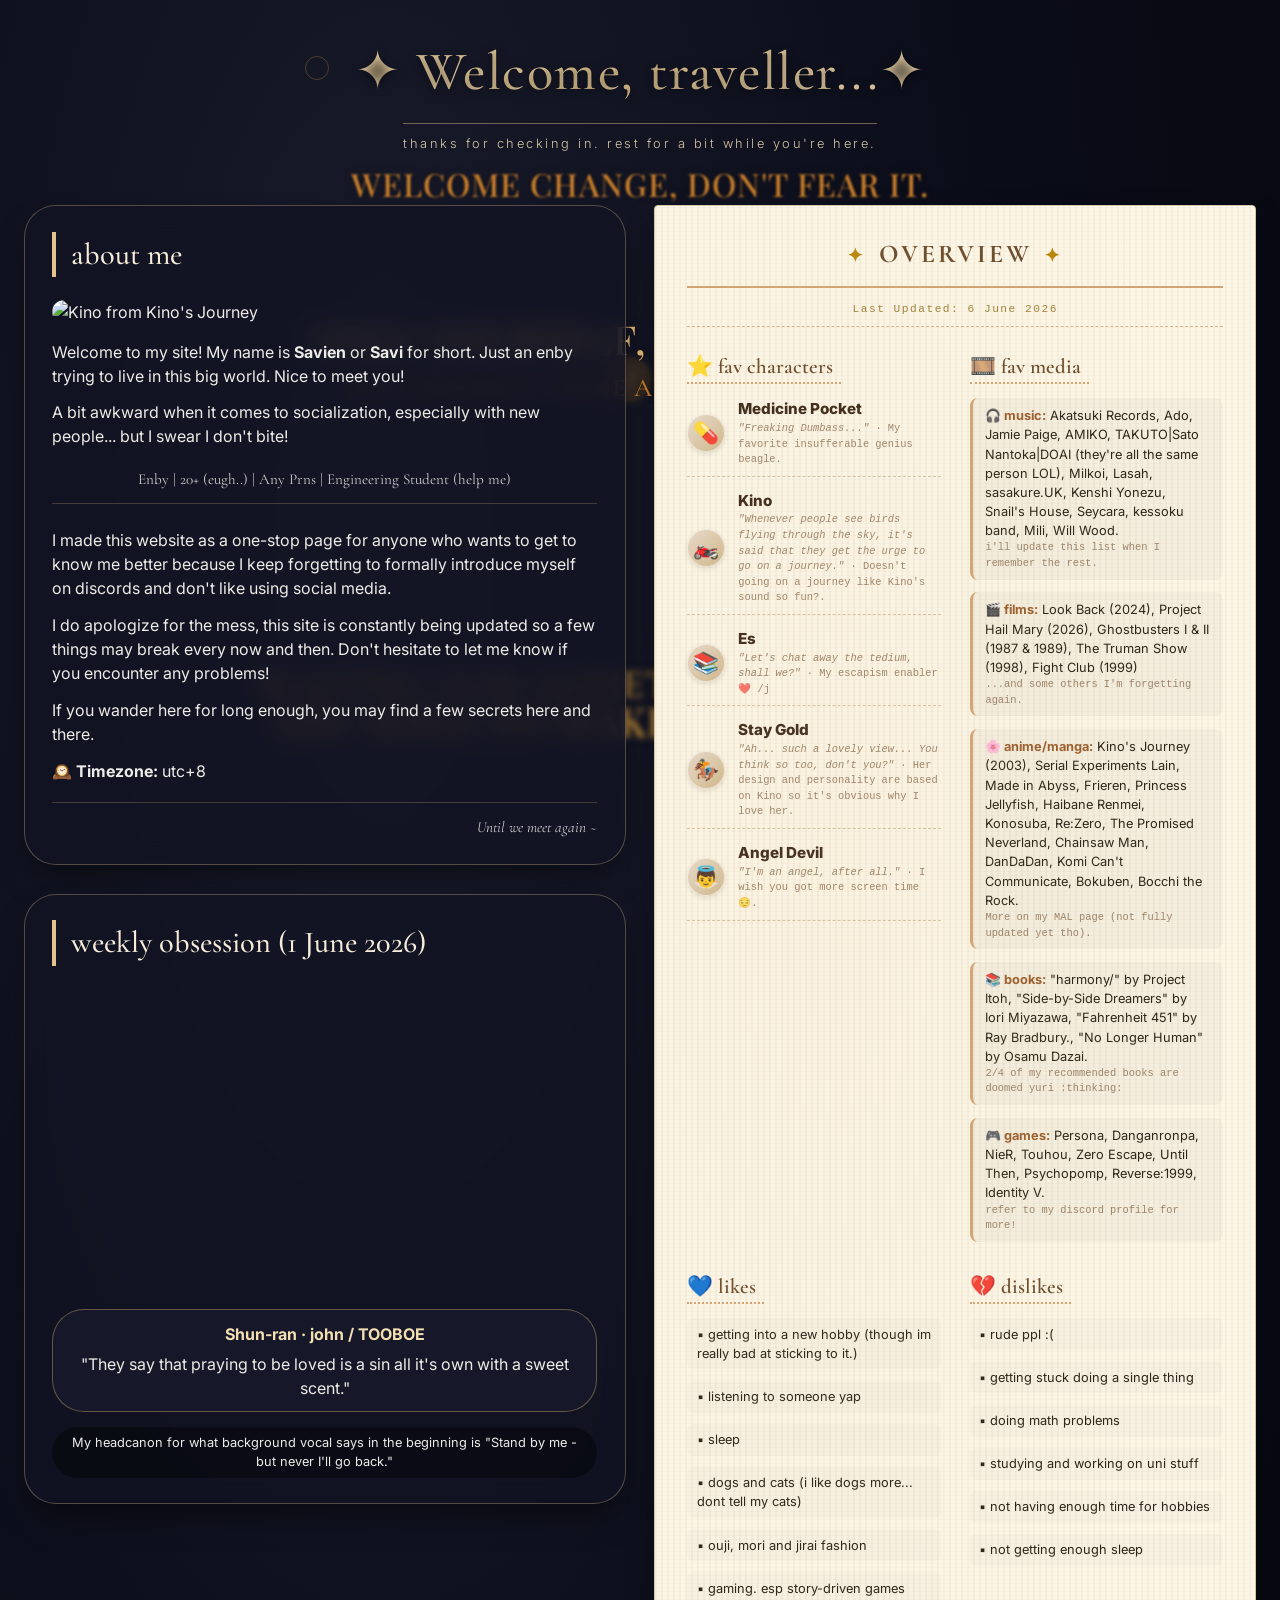
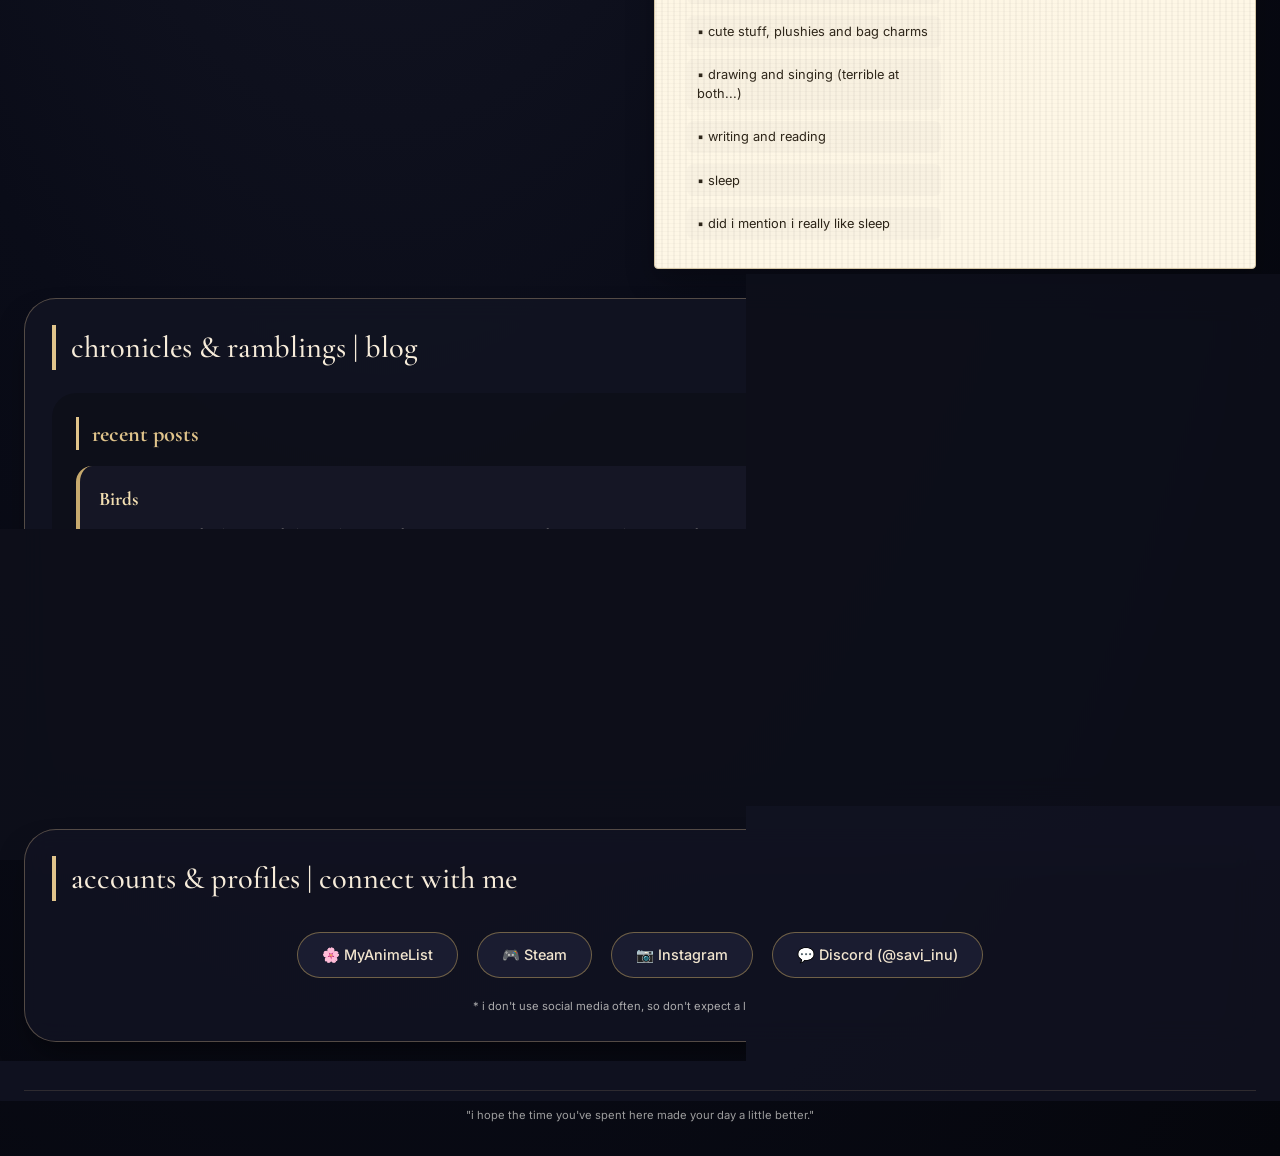
==== index.html @ d03ec625 "Version 1.05 + Blogpost 2 Complete" ====
<!DOCTYPE html>
<html lang="en">
<head>
  <meta charset="UTF-8">
  <meta name="viewport" content="width=device-width, initial-scale=1.0, viewport-fit=cover">
  <title>Savi's Corner</title>
  <meta name="description" content="A collection of thoughts, and ramblings from a wanderer.">
  <link rel="stylesheet" href="styles.css">
  <link href="https://fonts.googleapis.com/css2?family=Inter:opsz,wght@14..32,300;400;500;600;700&family=Cormorant+Garamond:ital,wght@0,400;0,500;0,600;1,400&family=Playfair+Display:ital,wght@0,400;0,600;1,500&display=swap" rel="stylesheet">
</head>
<body>

<div class="bg-layer" id="shapesContainer"></div>
<div class="bg-layer" id="textsContainer">
  <div class="text-row" id="textRow1"></div>
  <div class="text-row" id="textRow2"></div>
  <div class="text-row" id="textRow3"></div>
  <div class="text-row" id="textRow4"></div>
  <div class="text-row" id="textRow5"></div>
</div>

<div class="container" id="mainContainer">
  <header class="site-header">
    <h1>✦ Welcome, traveller...✦</h1>
    <div class="sub">Thanks for checking in. Rest for a bit while you're here.</div>
  </header>

  <div class="grid">
    <!-- LEFT COLUMN -->
    <div class="left-col">
      <!-- About Me -->
      <article class="card about-card">
        <h2>about me</h2>
        <img src="https://image.myanimelist.net/ui/OK6W_koKDTOqqqLDbIoPArxKjAJ_f2oDd6V4_p8lUrA" alt="Kino from Kino's Journey" class="about-image" loading="lazy">
        <div class="about-text">
          <p>Welcome to my site! My name is <strong>Savien</strong> or <strong>Savi</strong> for short. Just an enby trying to live in this big world. Nice to meet you!</p>
          <p>A bit awkward when it comes to socialization, especially with new people... but I swear I don't bite!</p>
          <div class="border-about-me">Enby | 20+ (eugh..) | Any Prns | Engineering Student (help me)</div>
          <br>
          <p>I made this website as a one-stop page for anyone who wants to get to know me better because I keep forgetting to formally introduce myself on discords and don't like using social media.</p>
          <p>I do apologize for the mess, this site is constantly being updated so a few things may break every now and then. Don't hesitate to let me know if you encounter any problems!</p>
          <p>If you wander here for long enough, you may find a few secrets here and there.</p>
          <p>🕰️ <strong>Timezone:</strong> utc+8</p>
          <div class="signature">Until we meet again ~</div>
        </div>
      </article>

      <!-- Current Obsession -->
      <article class="card">
        <h2>weekly obsession (1 June 2026)</h2>
        <div class="obsession-content">
          <div class="video-wrapper">
            <iframe src="https://www.youtube.com/embed/pUH9vCsvq08?si=ldS6XKQaNLGgzvOW" title="Shun-ran by john / TOOBOE" frameborder="0" allow="accelerometer; autoplay; clipboard-write; encrypted-media; gyroscope; picture-in-picture; web-share" referrerpolicy="strict-origin-when-cross-origin" allowfullscreen loading="lazy"></iframe>
          </div>
          <div class="obsession-highlight">
            <strong>Shun-ran · john / TOOBOE</strong>
            "They say that praying to be loved is a sin all it's own with a sweet scent."
          </div>
          <div class="obsession-footnote">My headcanon for what background vocal says in the beginning is "Stand by me - but never I'll go back."</div>
        </div>
      </article>
    </div>

    <!-- RIGHT COLUMN: Paper Document -->
    <div class="right-col">
      <div class="paper-document">
        <div class="overview-header">OVERVIEW</div>
        <div class="overview-subtitle">Last Updated: 6 June 2026</div>
        
        <div class="paper-two-columns">
          <!-- Favorite Characters -->
          <div class="paper-section">
            <h3>⭐ fav characters</h3>
            <div class="paper-character-list">
              <div class="paper-character-item">
                <div class="paper-avatar">💊</div>
                <div class="paper-character-info">
                  <div class="paper-character-name"><a href="https://youtu.be/SpDjqaLEO_E?si=A6WGax3UdhChJVtD" target="_blank" rel="noopener noreferrer">Medicine Pocket</a></div>
                  <div class="paper-character-role"><i>"Freaking Dumbass..."</i> · My favorite insufferable genius beagle.</div>
                </div>
              </div>
              <div class="paper-character-item">
                <div class="paper-avatar">🏍️</div>
                <div class="paper-character-info">
                  <div class="paper-character-name"><a href="https://youtu.be/a7f0ESMofbI?si=LWS3-47kBPocWtxx" target="_blank" rel="noopener noreferrer">Kino</a></div>
                  <div class="paper-character-role"><i>"Whenever people see birds flying through the sky, it's said that they get the urge to go on a journey."</i> · Doesn't going on a journey like Kino's sound  so fun?.</div>
                </div>
              </div>
              <div class="paper-character-item">
                <div class="paper-avatar">📚</div>
                <div class="paper-character-info">
                  <div class="paper-character-name"><a href="https://www.reddit.com/r/TheTempleOfEs/comments/mwn7rf/es_had_enough/" target="_blank" rel="noopener noreferrer">Es</a></div>
                  <div class="paper-character-role"><i>"Let's chat away the tedium, shall we?"</i> · My escapism enabler ❤️ /j</div>
                </div>
              </div>
              <div class="paper-character-item">
                <div class="paper-avatar">🏇</div>
                <div class="paper-character-info">
                  <div class="paper-character-name"><a href="https://youtu.be/6fZlcknOJDk?si=m7nunvwbayjpyi7l" target="_blank" rel="noopener noreferrer">Stay Gold</a></div>
                  <div class="paper-character-role"><i>"Ah... such a lovely view... You think so too, don't you?"</i> · Her design and personality are based on Kino so it's obvious why I love her.</div>
                </div>
              </div>
              <div class="paper-character-item">
                <div class="paper-avatar">👼</div>
                <div class="paper-character-info">
                  <div class="paper-character-name"><a href="https://youtu.be/cA-lbjxaxgQ?si=7aVqY1TlC71mO1rl" target="_blank" rel="noopener noreferrer">Angel Devil</a></div>
                  <div class="paper-character-role"><i>"I'm an angel, after all."</i> · I wish you got more screen time 😔.</div>
                </div>
              </div>
            </div>
          </div>

          <!-- Favorite Media -->
          <div class="paper-section">
            <h3>🎞️ fav media</h3>
            <div class="paper-media-list">
              <div class="paper-media-entry"><strong>🎧 music:</strong> Akatsuki Records, Ado, Jamie Paige, AMIKO, TAKUTO|Sato Nantoka|DOAI (they're all the same person LOL), Milkoi, Lasah, sasakure.UK, Kenshi Yonezu, Snail's House, Seycara, kessoku band, Mili, Will Wood.
              <div class="paper-character-role"> i'll update this list when I remember the rest.</div>
              </div>
              <div class="paper-media-entry"><strong>🎬 films:</strong> Look Back (2024), Project Hail Mary (2026), Ghostbusters I & II (1987 & 1989), The Truman Show (1998), Fight Club (1999)
                <div class="paper-character-role">...and some others I'm forgetting again.</div>
              </div>
              <div class="paper-media-entry"><strong>🌸 anime/manga:</strong> Kino's Journey (2003), Serial Experiments Lain, Made in Abyss, Frieren, Princess Jellyfish, Haibane Renmei, Konosuba, Re:Zero, The Promised Neverland, Chainsaw Man, DanDaDan, Komi Can't Communicate, Bokuben, Bocchi the Rock.
                <div class="paper-character-role">More on my MAL page (not fully updated yet tho).</div>
              </div>
              <div class="paper-media-entry"><strong>📚 books:</strong> "harmony/" by Project Itoh, "Side-by-Side Dreamers" by Iori Miyazawa, "Fahrenheit 451" by Ray Bradbury., "No Longer Human" by Osamu Dazai.
              <div class="paper-character-role">2/4 of my recommended books are doomed yuri :thinking:</div>
              </div>
              <div class="paper-media-entry"><strong>🎮 games:</strong> Persona, Danganronpa, NieR, Touhou, Zero Escape, Until Then, Psychopomp, Reverse:1999, Identity V.
              <div class="paper-character-role">refer to my discord profile for more!</div>
              </div>
              
            </div>
          </div>

          <!-- LIKES -->
          <div class="paper-section">
            <h3>💙 likes</h3>
            <div class="paper-likes-list">
              <div class="paper-list-item">▪️ getting into a new hobby (though im really bad at sticking to it.)</div>
              <div class="paper-list-item">▪️ listening to someone yap</div>
              <div class="paper-list-item">▪️ sleep</div>
              <div class="paper-list-item">▪️ dogs and cats (i like dogs more... dont tell my cats)</div>
              <div class="paper-list-item">▪️ ouji, mori and jirai fashion</div>
              <div class="paper-list-item">▪️ gaming. esp story-driven games</div>
              <div class="paper-list-item">▪️ cute stuff, plushies and bag charms</div>
              <div class="paper-list-item">▪️ drawing and singing (terrible at both...)</div>
              <div class="paper-list-item">▪️ writing and reading</div>
              <div class="paper-list-item">▪️ sleep</div>
              <div class="paper-list-item">▪️ did i mention i really like sleep</div>
            </div>
          </div>

          <!-- DISLIKES -->
          <div class="paper-section">
            <h3>💔 dislikes</h3>
            <div class="paper-dislikes-list">
              <div class="paper-list-item">▪️ rude ppl :(</div>
              <div class="paper-list-item">▪️ getting stuck doing a single thing</div>
              <div class="paper-list-item">▪️ doing math problems</div>
              <div class="paper-list-item">▪️ studying and working on uni stuff</div>
              <div class="paper-list-item">▪️ not having enough time for hobbies</div>
              <div class="paper-list-item">▪️ not getting enough sleep</div>
            </div>
          </div>
        </div>
      </div>
    </div>

    <!-- BLOG SECTION (Full Width) -->
    <section class="card full-width blog-section">
      <h2>chronicles & ramblings | blog</h2>
      <div class="blog-container">
        <div class="blog-feed">
          <div class="blog-feed-header">
            <h3>recent posts</h3>
            <div class="blog-nav-buttons">
              <button id="scrollBlogUp" class="blog-nav-btn" aria-label="Scroll up">▲</button>
              <button id="scrollBlogDown" class="blog-nav-btn" aria-label="Scroll down">▼</button>
            </div>
          </div>
          <div id="blogPostsList" class="blog-posts-list">
            <div class="empty-blog-message">✧ fetching posts... please wait warmly~ ✧</div>
          </div>
        </div>
      </div>
    </section>

    <!-- SOCIAL LINKS -->
    <section class="card full-width">
      <h2>accounts & profiles | connect with me</h2>
      <div class="social-links">
        <a href="https://myanimelist.net/profile/SavienInu" class="social-btn" target="_blank" rel="noopener noreferrer">🌸 MyAnimeList</a>
        <a href="https://steamcommunity.com/profiles/76561198808270529/" class="social-btn" target="_blank" rel="noopener noreferrer">🎮 Steam</a>
        <a href="https://www.instagram.com/savieninu/" class="social-btn" target="_blank" rel="noopener noreferrer">📷 Instagram</a>
        <a href="#" class="social-btn" target="_blank" rel="noopener noreferrer">💬 Discord (@savi_inu)</a>
      </div>
      <div class="social-note">* i don't use social media often, so don't expect a lot of posts!</div>
    </section>
  </div>

  <footer class="footer">
    <span>"i hope the time you've spent here made your day a little better."</span>
  </footer>
</div>

<script src="script.js"></script>
</body>
</html>
---- styles.css ----
/* ===== RESET & BASE ===== */
* {
  margin: 0;
  padding: 0;
  box-sizing: border-box;
}

body {
  background: radial-gradient(ellipse at 30% 20%, #1a1c2c, #0a0c18, #05060c);
  min-height: 100vh;
  font-family: 'Inter', sans-serif;
  color: #edece8;
  line-height: 1.5;
  padding: 2rem 1.5rem;
  overflow-x: hidden;
}

/* ===== BACKGROUND LAYER ===== */
.bg-layer {
  position: fixed;
  top: 0;
  left: 0;
  width: 100%;
  height: 100%;
  pointer-events: none;
  z-index: 0;
  overflow: hidden;
}

/* ===== FLOATING TEXTS ===== */
.text-row {
  position: absolute;
  left: 0;
  width: 100%;
  text-align: center;
  white-space: nowrap;
  will-change: transform, opacity;
  transform-style: preserve-3d;
  backface-visibility: hidden;
}

.text-row span {
  display: inline-block;
  font-weight: 500;
  text-shadow: 0 0 8px rgba(0, 0, 0, 0.4);
  letter-spacing: 1px;
  white-space: nowrap;
}

@keyframes fadeTextInOut {
  0%, 100% { opacity: 0; }
  10%, 90% { opacity: 1; }
}

/* Serif-only font utilities */
.ft-serif { font-family: 'Cormorant Garamond', serif; }
.ft-playfair { font-family: 'Playfair Display', serif; }

/* Size utilities */
.size-sm { font-size: 0.9rem; }
.size-md { font-size: 1.2rem; }
.size-lg { font-size: 1.6rem; }
.size-xl { font-size: 2rem; }
.size-xxl { font-size: 2.5rem; }

/* Blur & depth utilities */
.blur-strong { filter: blur(3px); opacity: 0.4; }
.blur-light { filter: blur(1.2px); opacity: 0.6; }
.clear { filter: blur(0); opacity: 0.8; }

/* Orange color palette */
.orange-soft { color: #e2a543; }
.orange-bright { color: #f3b33d; }
.orange-deep { color: #c97e2a; }
.orange-pale { color: #e7b874; }
.orange-rust { color: #d97a1c; }

/* ===== FLOATING SHAPES - HOLLOW & SOLID ===== */
.shape {
  position: absolute;
  pointer-events: none;
  will-change: transform;
}

/* Hollow Shapes (transparent with borders) */
.shape-circle-hollow {
  border-radius: 50%;
  border: 1.5px solid rgba(227, 165, 67, 0.7);
  background: transparent;
}

.shape-square-hollow {
  border: 1.5px solid rgba(243, 179, 61, 0.7);
  background: transparent;
}

.shape-triangle-hollow {
  width: 0;
  height: 0;
  background: transparent !important;
  border-left: var(--tw) solid transparent;
  border-right: var(--tw) solid transparent;
  border-bottom: var(--th) solid rgba(227, 165, 67, 0.6);
}

.shape-diamond-hollow {
  background: transparent;
  border: 1.5px solid rgba(231, 184, 116, 0.7);
  transform: rotate(45deg);
}

.shape-ring-hollow {
  border-radius: 50%;
  background: transparent;
  border: 1.5px solid rgba(243, 179, 61, 0.6);
}

.shape-hexagon-hollow {
  background: transparent;
  border: 1.5px solid rgba(227, 165, 67, 0.7);
  clip-path: polygon(25% 0%, 75% 0%, 100% 50%, 75% 100%, 25% 100%, 0% 50%);
}

.shape-star-hollow {
  background: transparent;
  position: relative;
  border: none;
}

.shape-star-hollow::before {
  content: "✦";
  position: absolute;
  font-size: inherit;
  color: rgba(227, 165, 67, 0.7);
  text-shadow: 0 0 6px rgba(227, 165, 67, 0.3);
  line-height: 1;
  top: 50%;
  left: 50%;
  transform: translate(-50%, -50%);
}

/* Solid Shapes (filled with semi-transparent orange) */
.shape-circle-solid {
  border-radius: 50%;
  background: radial-gradient(circle at 30% 30%, rgba(227, 165, 67, 0.5), rgba(201, 126, 42, 0.35));
  box-shadow: 0 0 15px rgba(227, 165, 67, 0.2);
}

.shape-square-solid {
  background: linear-gradient(135deg, rgba(243, 179, 61, 0.45), rgba(217, 122, 28, 0.3));
  box-shadow: 0 0 12px rgba(243, 179, 61, 0.2);
}

.shape-triangle-solid {
  width: 0;
  height: 0;
  border-left: var(--tw) solid transparent;
  border-right: var(--tw) solid transparent;
  border-bottom: var(--th) solid rgba(227, 165, 67, 0.5);
  filter: drop-shadow(0 0 6px rgba(227, 165, 67, 0.3));
}

.shape-diamond-solid {
  background: linear-gradient(145deg, rgba(231, 184, 116, 0.5), rgba(201, 126, 42, 0.35));
  transform: rotate(45deg);
  box-shadow: 0 0 10px rgba(231, 184, 116, 0.25);
}

.shape-ring-solid {
  border-radius: 50%;
  background: radial-gradient(circle, rgba(243, 179, 61, 0.3), rgba(217, 122, 28, 0.2));
  box-shadow: 0 0 12px rgba(243, 179, 61, 0.2);
}

.shape-hexagon-solid {
  background: linear-gradient(135deg, rgba(227, 165, 67, 0.45), rgba(201, 126, 42, 0.3));
  clip-path: polygon(25% 0%, 75% 0%, 100% 50%, 75% 100%, 25% 100%, 0% 50%);
  box-shadow: 0 0 12px rgba(227, 165, 67, 0.2);
}

.shape-blob-solid {
  border-radius: 60% 40% 50% 50% / 45% 50% 50% 55%;
  background: radial-gradient(ellipse at 40% 40%, rgba(227, 165, 67, 0.5), rgba(201, 126, 42, 0.35));
  box-shadow: 0 0 18px rgba(227, 165, 67, 0.2);
}

.shape-star-solid {
  position: relative;
  border: none;
}

.shape-star-solid::before {
  content: "✦";
  position: absolute;
  font-size: inherit;
  color: rgba(227, 165, 67, 0.7);
  text-shadow: 0 0 8px rgba(227, 165, 67, 0.4);
  line-height: 1;
  top: 50%;
  left: 50%;
  transform: translate(-50%, -50%);
}

/* ===== MAIN CONTENT ===== */
.container {
  max-width: 1280px;
  margin: 0 auto;
  position: relative;
  z-index: 2;
}

.site-header {
  text-align: center;
  margin-bottom: 3.2rem;
}

.site-header h1 {
  font-family: 'Cormorant Garamond', serif;
  font-size: 3.4rem;
  font-weight: 500;
  letter-spacing: 1.5px;
  background: linear-gradient(135deg, #f2e2bc, #d8bc8a, #f3e7cf);
  background-clip: text;
  -webkit-background-clip: text;
  color: transparent;
  text-shadow: 0 2px 8px rgba(0, 0, 0, 0.5);
}

.site-header .sub {
  font-size: 0.8rem;
  letter-spacing: 2.5px;
  text-transform: lowercase;
  color: #d4c5a5;
  border-top: 1px solid rgba(210, 180, 140, 0.5);
  display: inline-block;
  padding-top: 0.6rem;
  margin-top: 0.6rem;
  font-weight: 300;
}

/* ===== GRID LAYOUT ===== */
.grid {
  display: grid;
  grid-template-columns: 1fr 1fr;
  gap: 1.8rem;
  align-items: start;
}

.left-col {
  display: flex;
  flex-direction: column;
  gap: 1.8rem;
}

.right-col {
  grid-row: span 2;
}

/* ===== CARDS ===== */
.card {
  background: rgba(18, 20, 35, 0.78);
  backdrop-filter: blur(12px);
  border-radius: 2rem;
  border: 1px solid rgba(210, 180, 140, 0.35);
  box-shadow: 0 18px 35px -12px rgba(0, 0, 0, 0.6);
  padding: 1.6rem 1.7rem;
  transition: transform 0.2s ease, border-color 0.2s ease;
  display: flex;
  flex-direction: column;
  height: 100%;
}

.card:hover {
  border-color: rgba(220, 190, 135, 0.8);
  transform: translateY(-3px);
  background: rgba(25, 28, 48, 0.88);
}

.card h2 {
  font-family: 'Cormorant Garamond', serif;
  font-size: 1.9rem;
  font-weight: 500;
  border-left: 4px solid #e0c48b;
  padding-left: 0.9rem;
  margin-bottom: 1.4rem;
  color: #f7ecda;
}

/* ===== ABOUT ME ===== */
.about-image {
  width: 100%;
  border-radius: 16px;
  margin-bottom: 1rem;
  object-fit: cover;
}

.about-text p {
  margin-bottom: 0.8rem;
}

.signature {
  margin-top: 1.2rem;
  font-style: italic;
  font-family: 'Cormorant Garamond', serif;
  text-align: right;
  opacity: 0.85;
  border-top: 1px solid rgba(210, 180, 140, 0.3);
  padding-top: 0.8rem;
  font-size: 0.95rem;
}

.border-about-me {
  margin-top: 1.2rem;
  font-family: 'Cormorant Garamond', serif;
  text-align: center;
  opacity: 0.85;
  border-bottom: 1px solid rgba(210, 180, 140, 0.3);
  padding-bottom: 0.8rem;
  font-size: 0.95rem;
}

.random-bs-because-i-cant-figure-out-how-to-pad-inline {
  padding-top: 0.8rem;
}

/* ===== PAPER DOCUMENT ===== */
.paper-document {
  background: #fef7e6;
  backdrop-filter: none;
  border-radius: 4px;
  border: 1px solid #d4c5a5;
  box-shadow: 0 12px 28px rgba(0, 0, 0, 0.25), inset 0 1px 0 rgba(255, 255, 255, 0.6);
  padding: 1.8rem 2rem;
  position: relative;
  color: #2c2418;
  height: 100%;
  display: flex;
  flex-direction: column;
  background-image: 
    repeating-linear-gradient(90deg, rgba(0,0,0,0.03) 0px, rgba(0,0,0,0.03) 2px, transparent 2px, transparent 6px),
    repeating-linear-gradient(0deg, rgba(0,0,0,0.02) 0px, rgba(0,0,0,0.02) 1px, transparent 1px, transparent 4px);
}

.paper-document::before {
  content: "";
  position: absolute;
  top: 0;
  left: 0;
  right: 0;
  bottom: 0;
  pointer-events: none;
  background: radial-gradient(ellipse at 30% 40%, rgba(210, 180, 140, 0.08), transparent 70%);
  border-radius: 4px;
}

.overview-header {
  text-align: center;
  margin-bottom: 1.8rem;
  padding-bottom: 0.8rem;
  border-bottom: 2px solid #d4a373;
  font-family: 'Cormorant Garamond', serif;
  font-size: 1.6rem;
  font-weight: 700;
  letter-spacing: 3px;
  color: #6b4c2c;
  text-transform: uppercase;
}

.overview-header::before,
.overview-header::after {
  content: "✦";
  font-size: 1.2rem;
  color: #b8860b;
  margin: 0 0.8rem;
}

.overview-subtitle {
  text-align: center;
  font-family: 'Courier New', 'Space Mono', monospace;
  font-size: 0.7rem;
  letter-spacing: 1.5px;
  color: #8b6914;
  margin-top: -1rem;
  margin-bottom: 1.5rem;
  padding-bottom: 0.5rem;
  border-bottom: 1px dashed #d4a373;
  display: block;
  width: auto;
  opacity: 0.8;
}

.paper-two-columns {
  display: grid;
  grid-template-columns: 1fr 1fr;
  gap: 1.8rem;
}

.paper-section h3 {
  font-family: 'Cormorant Garamond', serif;
  font-size: 1.3rem;
  font-weight: 600;
  color: #6b4c2c;
  border-bottom: 2px dotted #d4a373;
  display: inline-block;
  margin-bottom: 0.9rem;
  padding-right: 0.5rem;
}

/* Character List */
.paper-character-list {
  display: flex;
  flex-direction: column;
  gap: 0.8rem;
}

.paper-character-item {
  display: flex;
  align-items: center;
  gap: 0.8rem;
  border-bottom: 1px dashed #d4c5a5;
  padding-bottom: 0.5rem;
}

.paper-avatar {
  width: 38px;
  height: 38px;
  background: linear-gradient(135deg, #e9dccd, #cfb78b);
  border-radius: 100px;
  display: flex;
  align-items: center;
  justify-content: center;
  font-size: 1.3rem;
  box-shadow: inset 0 0 0 1px rgba(255, 255, 255, 0.6), 0 2px 5px rgba(0, 0, 0, 0.1);
  color: #5a3e1f;
  flex-shrink: 0;
}

.paper-character-name {
  font-weight: 800;
  font-size: 0.95rem;
  color: #3e2a1a;
}

.paper-character-name a {
  color: #3e2a1a;
  text-decoration: none;
}

.paper-character-name a:hover {
  text-decoration: underline;
  color: #b8860b;
}

.paper-character-role {
  font-size: 0.65rem;
  opacity: 0.7;
  font-family: monospace;
  color: #7a5a3a;
}

/* Media List */
.paper-media-list {
  display: flex;
  flex-direction: column;
  gap: 0.8rem;
}

.paper-media-entry {
  background: rgba(0, 0, 0, 0.03);
  border-radius: 8px;
  padding: 0.5rem 0.8rem;
  border-left: 3px solid #d4a373;
  font-size: 0.8rem;
  color: #2c2418;
}

.paper-media-entry strong {
  color: #9b5e2c;
  font-weight: 700;
}

/* Likes & Dislikes */
.paper-likes-list,
.paper-dislikes-list {
  display: flex;
  flex-direction: column;
  gap: 0.7rem;
}

.paper-list-item {
  font-size: 0.8rem;
  padding: 0.4rem 0.6rem;
  background: rgba(0, 0, 0, 0.02);
  border-radius: 6px;
  color: #2c2418;
  transition: all 0.2s ease;
}

.paper-likes-list .paper-list-item:hover {
  background: rgba(100, 150, 80, 0.1);
  transform: translateX(3px);
}

.paper-dislikes-list .paper-list-item:hover {
  background: rgba(180, 80, 70, 0.08);
  transform: translateX(3px);
}

/* ===== OBSESSION SECTION ===== */
.obsession-content {
  text-align: center;
  display: flex;
  flex-direction: column;
  align-items: center;
  gap: 0.9rem;
}

.video-wrapper {
  position: relative;
  width: 100%;
  padding-bottom: 56.25%;
  height: 0;
}

.video-wrapper iframe {
  position: absolute;
  top: 0;
  left: 0;
  width: 100%;
  height: 100%;
  border-radius: 16px;
}

.obsession-highlight {
  font-size: 1rem;
  background: rgba(25, 27, 44, 0.8);
  border-radius: 2rem;
  padding: 0.7rem 1.2rem;
  border: 1px solid #c7aa6e70;
}

.obsession-highlight strong {
  color: #f3dfb2;
  display: block;
  margin-bottom: 0.4rem;
}

.obsession-footnote {
  font-size: 0.8rem;
  background: rgba(0, 0, 0, 0.4);
  border-radius: 2rem;
  padding: 0.4rem 1rem;
  display: inline-block;
}

/* ===== BLOG SECTION ===== */
.blog-section {
  background: rgba(18, 20, 35, 0.85);
}

.blog-container {
  display: flex;
  flex-direction: column;
  gap: 2rem;
}

.blog-feed {
  background: rgba(0, 0, 0, 0.2);
  border-radius: 1.5rem;
  padding: 1.5rem;
}

.blog-feed-header {
  display: flex;
  justify-content: space-between;
  align-items: center;
  margin-bottom: 1rem;
  flex-wrap: wrap;
  gap: 0.5rem;
}

.blog-feed-header h3 {
  font-family: 'Cormorant Garamond', serif;
  font-size: 1.4rem;
  color: #e0c48b;
  margin: 0;
  border-left: 3px solid #e0c48b;
  padding-left: 0.8rem;
}

.blog-nav-buttons {
  display: flex;
  gap: 0.5rem;
}

.blog-nav-btn {
  background: rgba(199, 170, 110, 0.3);
  border: 1px solid rgba(199, 170, 110, 0.5);
  border-radius: 30px;
  padding: 0.4rem 0.8rem;
  color: #e0c48b;
  font-size: 0.9rem;
  cursor: pointer;
  transition: all 0.2s;
  font-weight: bold;
}

.blog-nav-btn:hover {
  background: rgba(199, 170, 110, 0.6);
  color: #fff;
  transform: scale(1.05);
}

.blog-posts-list {
  display: flex;
  flex-direction: column;
  gap: 1.2rem;
  max-height: 450px;
  overflow-y: auto;
  padding-right: 0.5rem;
}

.blog-posts-list::-webkit-scrollbar {
  width: 6px;
}

.blog-posts-list::-webkit-scrollbar-track {
  background: rgba(210, 180, 140, 0.2);
  border-radius: 10px;
}

.blog-posts-list::-webkit-scrollbar-thumb {
  background: #c7aa6e;
  border-radius: 10px;
}

.blog-posts-list::-webkit-scrollbar-thumb:hover {
  background: #e0c48b;
}

.blog-post {
  background: rgba(25, 27, 44, 0.7);
  border-radius: 1rem;
  padding: 1.2rem;
  border-left: 4px solid #c7aa6e;
  transition: all 0.2s;
  cursor: pointer;
}

.blog-post:hover {
  background: rgba(35, 37, 55, 0.8);
  transform: translateX(4px);
  border-left-color: #e0c48b;
}

.blog-post-header {
  display: flex;
  justify-content: space-between;
  align-items: baseline;
  flex-wrap: wrap;
  gap: 0.5rem;
  margin-bottom: 0.6rem;
}

.blog-post-title {
  font-family: 'Cormorant Garamond', serif;
  font-size: 1.2rem;
  font-weight: 700;
  color: #f3dfb2;
}

.blog-post-date {
  font-size: 0.7rem;
  opacity: 0.6;
  font-family: monospace;
}

.blog-post-excerpt {
  font-size: 0.85rem;
  line-height: 1.5;
  color: #e0d8c8;
  margin-bottom: 0.5rem;
  overflow: hidden;
  display: -webkit-box;
  -webkit-line-clamp: 2;
  -webkit-box-orient: vertical;
}

.blog-post-footer {
  display: flex;
  justify-content: flex-end;
  margin-top: 0.5rem;
  padding-top: 0.5rem;
  border-top: 1px solid rgba(210, 180, 140, 0.2);
}

.blog-post-author {
  font-size: 0.75rem;
  font-style: italic;
  opacity: 0.7;
}

.empty-blog-message {
  text-align: center;
  padding: 2rem;
  opacity: 0.6;
  font-style: italic;
}

/* ===== INDIVIDUAL POST PAGE ===== */
.post-page {
  max-width: 800px;
  margin: 0 auto;
  padding: 2rem;
}

.back-button {
  display: inline-flex;
  align-items: center;
  gap: 0.5rem;
  background: rgba(199, 170, 110, 0.2);
  border: 1px solid rgba(199, 170, 110, 0.5);
  border-radius: 40px;
  padding: 0.6rem 1.2rem;
  color: #e0c48b;
  text-decoration: none;
  font-size: 0.9rem;
  transition: all 0.2s;
  margin-top: 1.5rem;
  cursor: pointer;
}

.back-button:hover {
  background: rgba(199, 170, 110, 0.4);
  transform: translateX(-3px);
}

.post-title {
  font-family: 'Cormorant Garamond', serif;
  font-size: 2.2rem;
  font-weight: 700;
  color: #3e2a1a;
  margin-bottom: 0.5rem;
}

.post-meta {
  font-size: 0.8rem;
  color: #7a5a3a;
  border-bottom: 1px solid #d4c5a5;
  padding-bottom: 1rem;
  margin-bottom: 1.5rem;
}

.post-content {
  font-size: 1rem;
  line-height: 1.7;
  color: #2c2418;
  white-space: pre-wrap;
  word-wrap: break-word;
}

.post-content img {
  max-width: 100%;
  height: auto;
  border-radius: 12px;
  margin: 1rem 0;
  display: block;
  box-shadow: 0 4px 12px rgba(0, 0, 0, 0.15);
}

.post-content a {
  color: #b8860b;
  text-decoration: underline;
  text-underline-offset: 2px;
}

.post-content a:hover {
  color: #d4a373;
}

.post-content iframe {
  max-width: 100%;
  border-radius: 12px;
  margin: 1rem 0;
}

.post-content blockquote {
  border-left: 4px solid #c7aa6e;
  padding-left: 1rem;
  margin: 1rem 0;
  font-style: italic;
  color: #5a4a3a;
}

.post-content ul, .post-content ol {
  margin: 0.5rem 0 0.5rem 1.5rem;
}

.post-content li {
  margin: 0.25rem 0;
}

.post-content hr {
  margin: 1rem 0;
  border: none;
  height: 1px;
  background: linear-gradient(90deg, transparent, #d4c5a5, transparent);
}

/* ===== SOCIAL LINKS ===== */
.full-width {
  grid-column: 1 / -1;
}

.social-links {
  display: flex;
  flex-wrap: wrap;
  justify-content: center;
  gap: 1.2rem;
  margin: 0.5rem 0 0.8rem;
}

.social-btn {
  background: rgba(28, 30, 50, 0.9);
  backdrop-filter: blur(4px);
  padding: 0.7rem 1.5rem;
  border-radius: 60px;
  text-decoration: none;
  color: #f2e5cf;
  font-weight: 500;
  transition: all 0.2s;
  border: 1px solid #b4975b90;
  display: inline-flex;
  align-items: center;
  gap: 0.6rem;
  font-size: 0.9rem;
}

.social-btn:hover {
  background: rgba(199, 170, 110, 0.3);
  border-color: #e9c682;
  color: #fff6ea;
  transform: scale(1.02);
}

.social-note {
  font-size: 0.7rem;
  text-align: center;
  opacity: 0.7;
  margin-top: 0.5rem;
}

/* ===== FOOTER ===== */
.footer {
  text-align: center;
  font-size: 0.7rem;
  margin-top: 3rem;
  padding-top: 1rem;
  border-top: 1px solid rgba(210, 180, 140, 0.25);
  opacity: 0.65;
}

/* ===== RESPONSIVE ===== */
@media (max-width: 950px) {
  .paper-two-columns {
    grid-template-columns: 1fr;
    gap: 1.2rem;
  }
}

@media (max-width: 850px) {
  body { padding: 1.2rem; }
  .grid { gap: 1.2rem; }
  .overview-header { font-size: 1.3rem; }
  .site-header h1 { font-size: 2.8rem; }
}

@media (max-width: 700px) {
  .grid { grid-template-columns: 1fr; }
  .right-col { grid-row: auto; }
  .full-width { grid-column: auto; }
  .site-header h1 { font-size: 2.2rem; }
  .blog-feed-header { flex-direction: column; align-items: flex-start; }
  .blog-nav-buttons { align-self: flex-end; }
  .post-page { padding: 1rem; }
  .post-title { font-size: 1.6rem; }
}

@media (max-width: 480px) {
  body { padding: 0.8rem; }
  .paper-document { padding: 1.2rem; }
  .card { padding: 1.2rem; }
  .social-btn { padding: 0.5rem 1rem; font-size: 0.8rem; }
  .blog-post-header { flex-direction: column; }
}

/* Mobile-specific: disable heavy animations */
@media (max-width: 768px) {
  .text-row span { animation: none !important; opacity: 0.6 !important; }
  .shape { animation: none !important; transform: none !important; }
  .bg-layer { opacity: 0.4; }
}

/* Reduced motion preference */
@media (prefers-reduced-motion: reduce) {
  .card, .social-btn, .blog-post, .shape, .text-row {
    transition: none !important;
    animation: none !important;
  }
}

.blog-paragraph {
  margin-bottom: 1.5em;
}


.blog-content p {
  margin-bottom: 1.5rem;
}


.blog-content p,
.blog-content ul,
.blog-content blockquote {
  margin-bottom: 1.5rem;
}


.blog-content p:last-child,
.blog-content ul:last-child,
.blog-content blockquote:last-child {
  margin-bottom: 0;
}
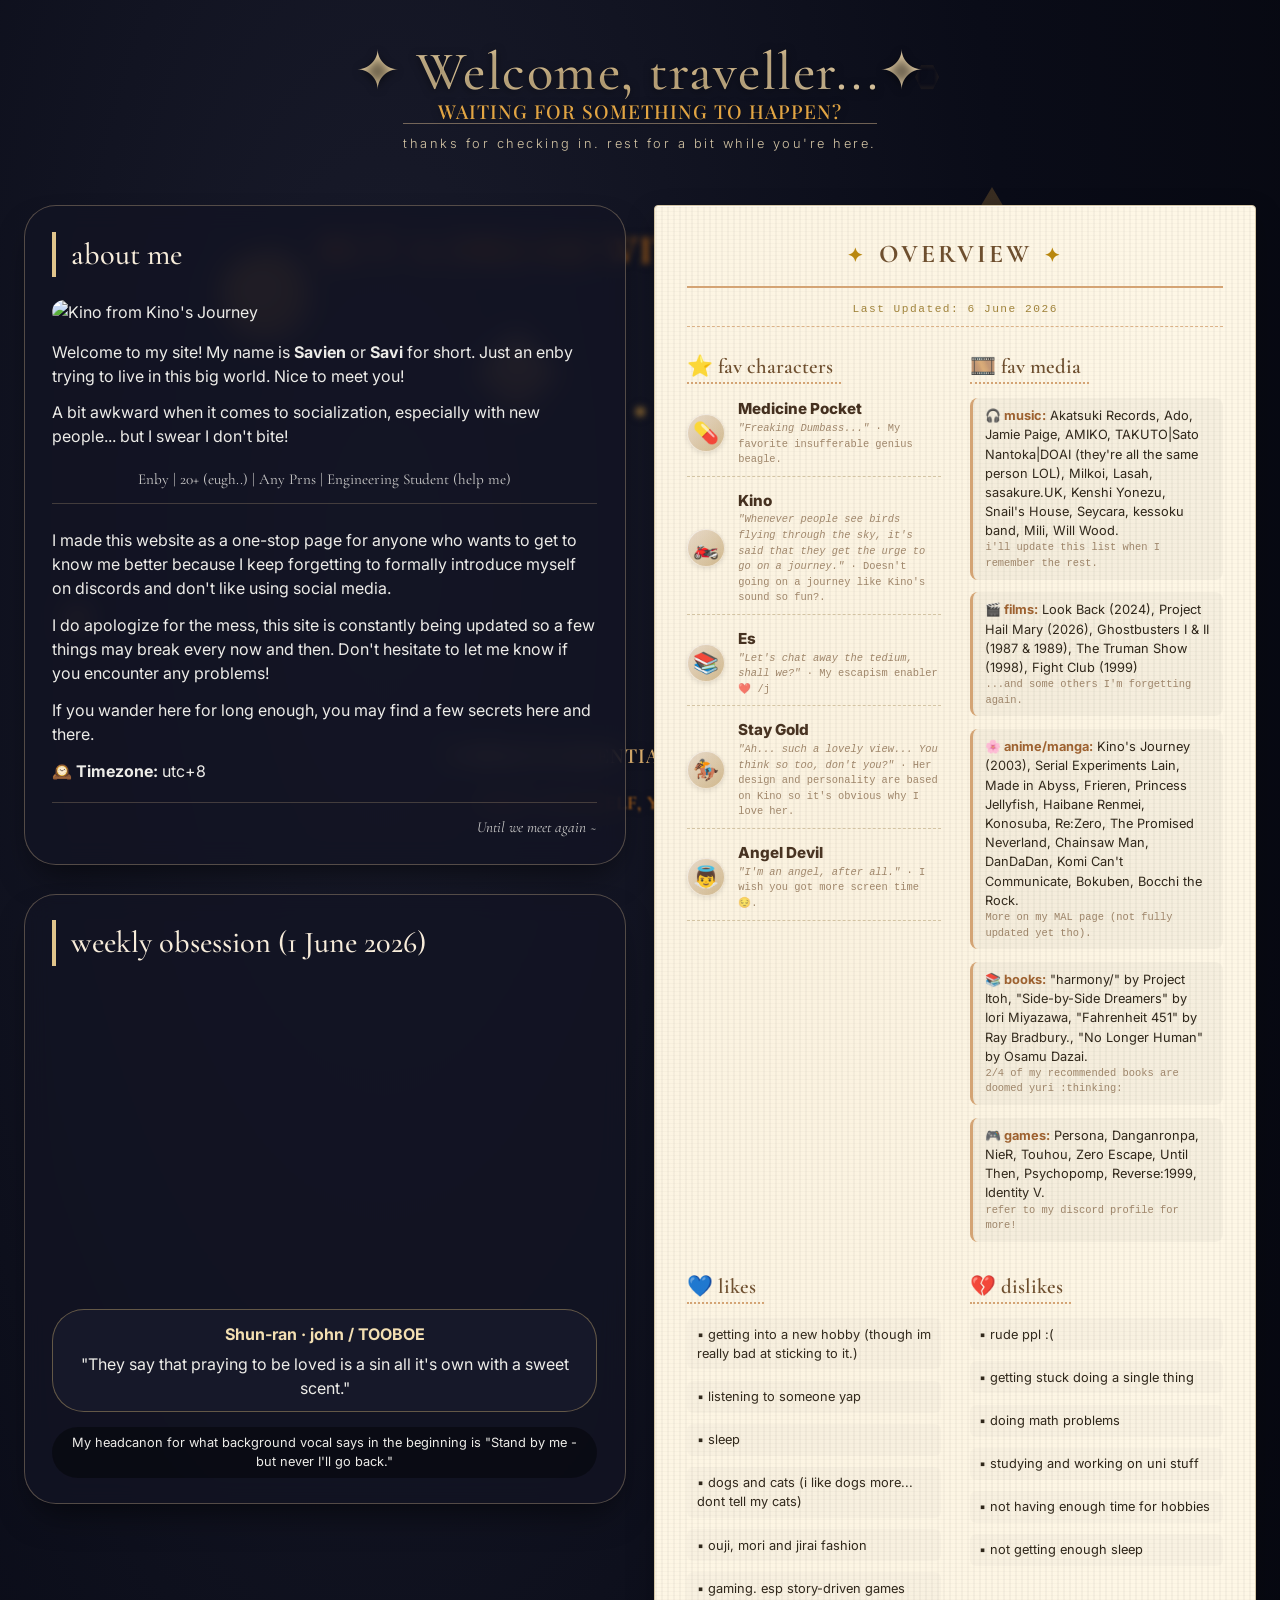
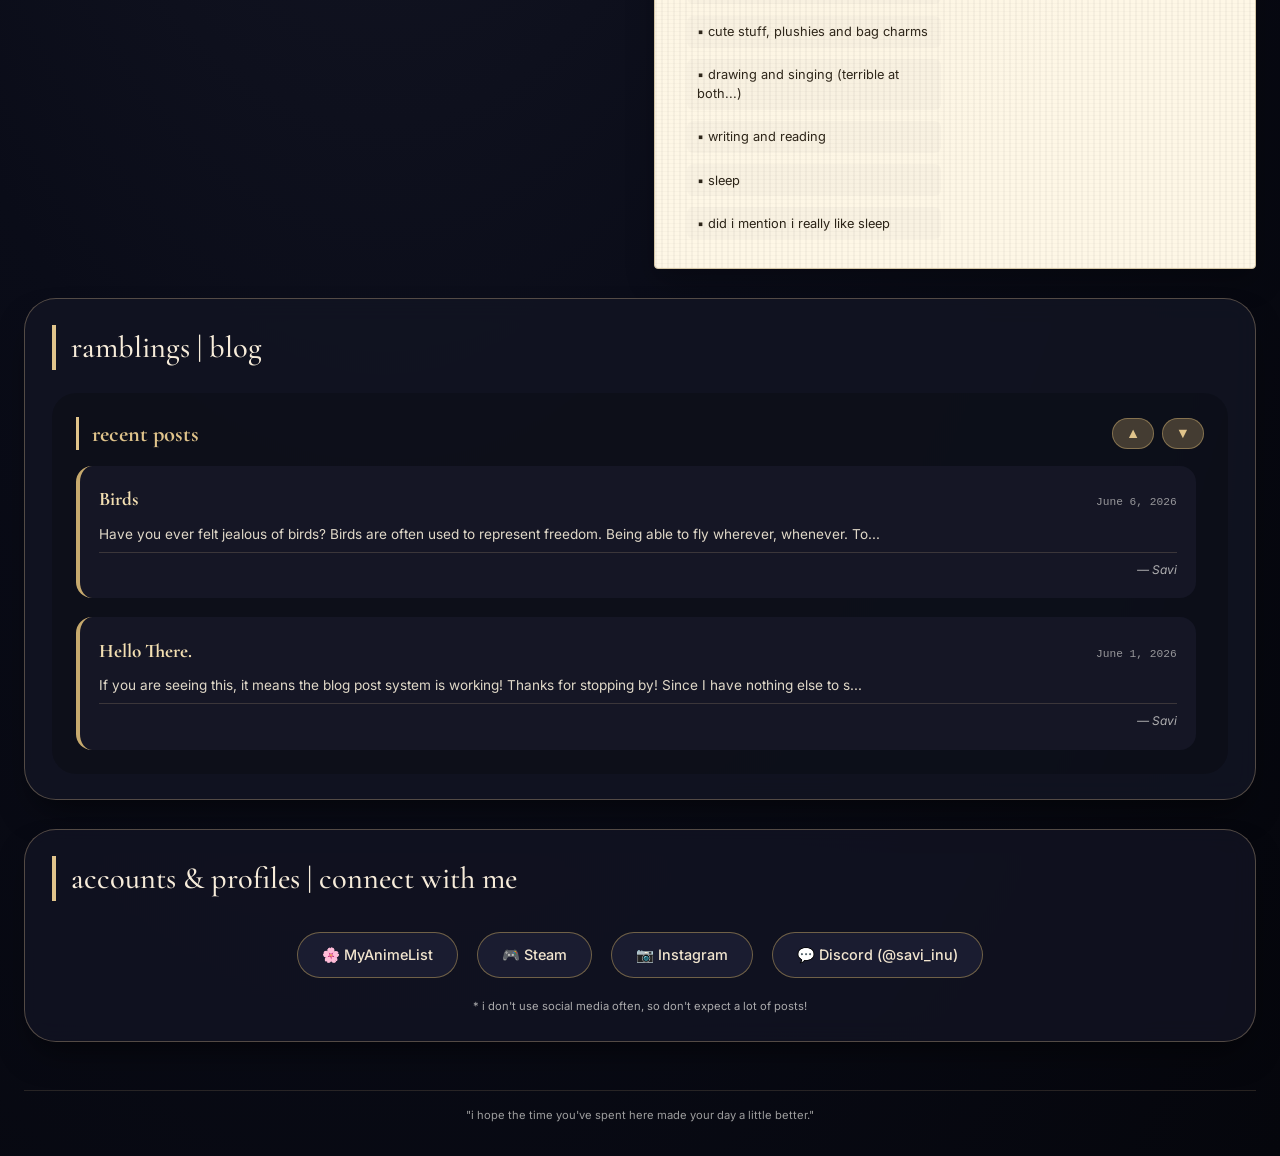
==== commit a4e14e40: "hotfix ver1.05" ====
--- a/index.html
+++ b/index.html
@@ -169,7 +169,7 @@
 
     <!-- BLOG SECTION (Full Width) -->
     <section class="card full-width blog-section">
-      <h2>chronicles & ramblings | blog</h2>
+      <h2>ramblings | blog</h2>
       <div class="blog-container">
         <div class="blog-feed">
           <div class="blog-feed-header">
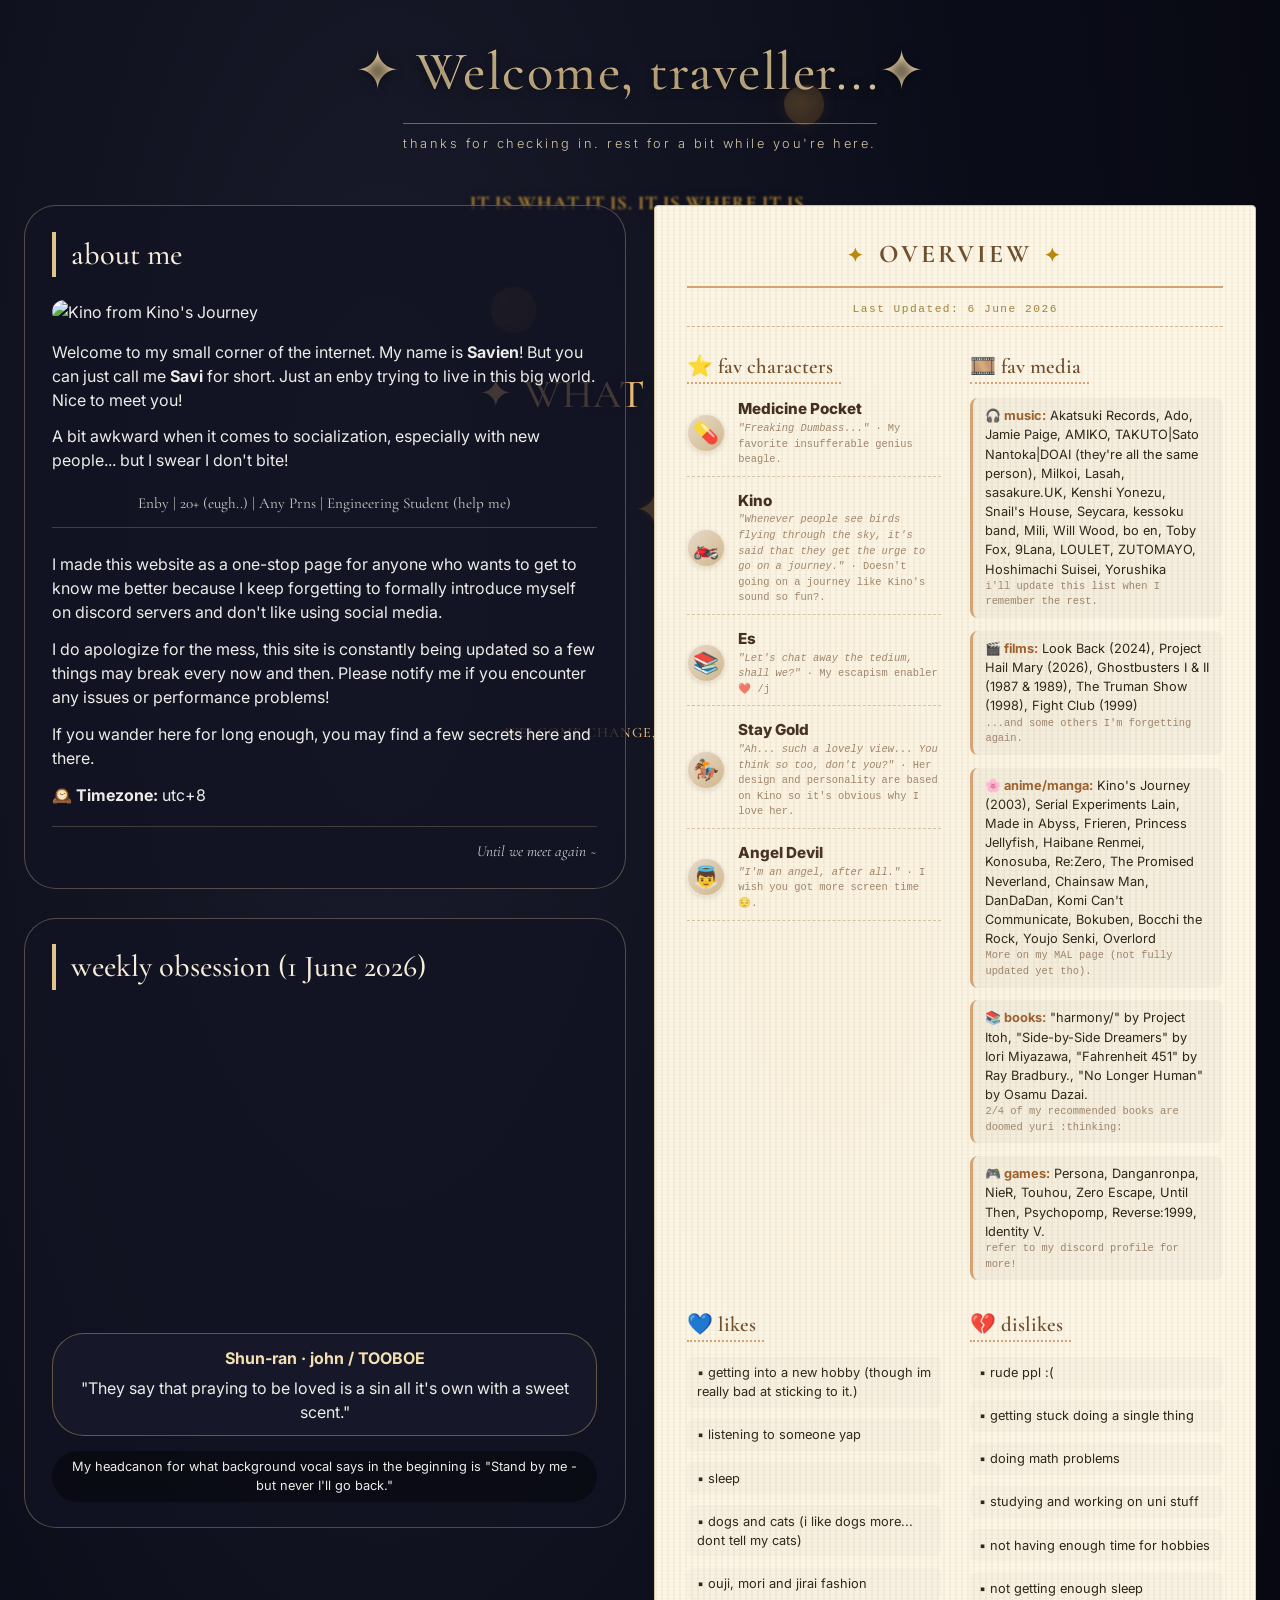
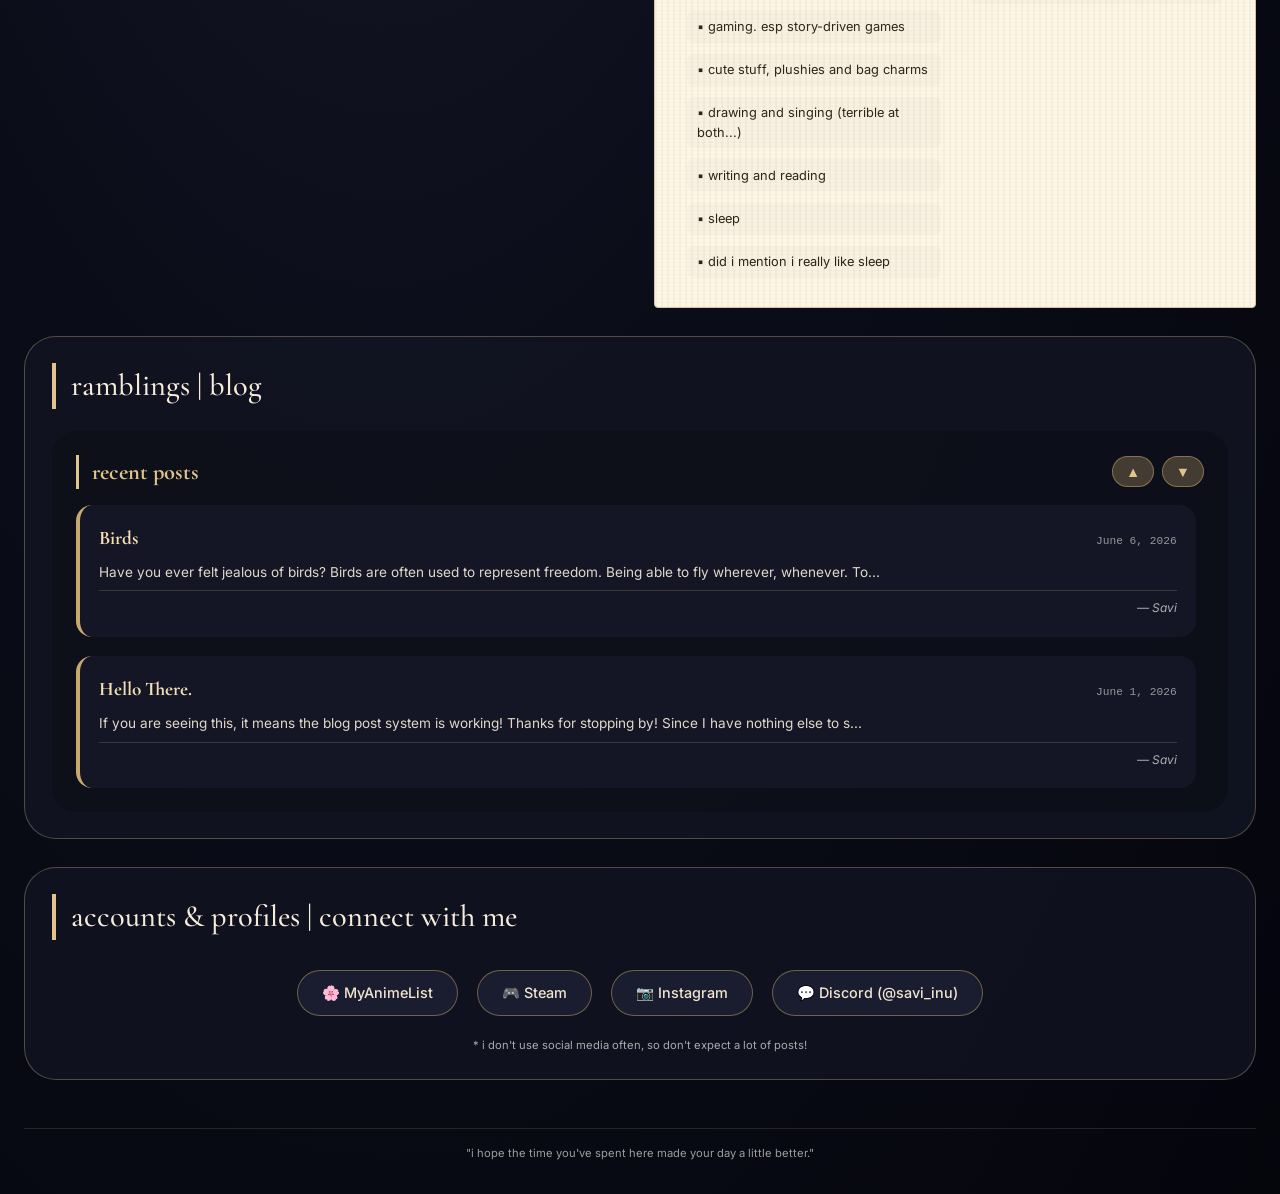
==== commit 6ca6021a: "Ver 1.06" ====
--- a/index.html
+++ b/index.html
@@ -33,12 +33,12 @@
         <h2>about me</h2>
         <img src="https://image.myanimelist.net/ui/OK6W_koKDTOqqqLDbIoPArxKjAJ_f2oDd6V4_p8lUrA" alt="Kino from Kino's Journey" class="about-image" loading="lazy">
         <div class="about-text">
-          <p>Welcome to my site! My name is <strong>Savien</strong> or <strong>Savi</strong> for short. Just an enby trying to live in this big world. Nice to meet you!</p>
+          <p>Welcome to my small corner of the internet. My name is <strong>Savien</strong>! But you can just call me <strong>Savi</strong> for short. Just an enby trying to live in this big world. Nice to meet you!</p>
           <p>A bit awkward when it comes to socialization, especially with new people... but I swear I don't bite!</p>
-          <div class="border-about-me">Enby | 20+ (eugh..) | Any Prns | Engineering Student (help me)</div>
+          <div class="border-about-me">Enby | 20+ (eugh..) | Any Prns | Engineering Student (help me) </div>
           <br>
-          <p>I made this website as a one-stop page for anyone who wants to get to know me better because I keep forgetting to formally introduce myself on discords and don't like using social media.</p>
-          <p>I do apologize for the mess, this site is constantly being updated so a few things may break every now and then. Don't hesitate to let me know if you encounter any problems!</p>
+          <p>I made this website as a one-stop page for anyone who wants to get to know me better because I keep forgetting to formally introduce myself on discord servers and don't like using social media.</p>
+          <p>I do apologize for the mess, this site is constantly being updated so a few things may break every now and then. Please notify me if you encounter any issues or performance problems!</p>
           <p>If you wander here for long enough, you may find a few secrets here and there.</p>
           <p>🕰️ <strong>Timezone:</strong> utc+8</p>
           <div class="signature">Until we meet again ~</div>
@@ -114,13 +114,13 @@
           <div class="paper-section">
             <h3>🎞️ fav media</h3>
             <div class="paper-media-list">
-              <div class="paper-media-entry"><strong>🎧 music:</strong> Akatsuki Records, Ado, Jamie Paige, AMIKO, TAKUTO|Sato Nantoka|DOAI (they're all the same person LOL), Milkoi, Lasah, sasakure.UK, Kenshi Yonezu, Snail's House, Seycara, kessoku band, Mili, Will Wood.
+              <div class="paper-media-entry"><strong>🎧 music:</strong> Akatsuki Records, Ado, Jamie Paige, AMIKO, TAKUTO|Sato Nantoka|DOAI (they're all the same person), Milkoi, Lasah, sasakure.UK, Kenshi Yonezu, Snail's House, Seycara, kessoku band, Mili, Will Wood, bo en, Toby Fox, 9Lana, LOULET, ZUTOMAYO, Hoshimachi Suisei, Yorushika
               <div class="paper-character-role"> i'll update this list when I remember the rest.</div>
               </div>
               <div class="paper-media-entry"><strong>🎬 films:</strong> Look Back (2024), Project Hail Mary (2026), Ghostbusters I & II (1987 & 1989), The Truman Show (1998), Fight Club (1999)
                 <div class="paper-character-role">...and some others I'm forgetting again.</div>
               </div>
-              <div class="paper-media-entry"><strong>🌸 anime/manga:</strong> Kino's Journey (2003), Serial Experiments Lain, Made in Abyss, Frieren, Princess Jellyfish, Haibane Renmei, Konosuba, Re:Zero, The Promised Neverland, Chainsaw Man, DanDaDan, Komi Can't Communicate, Bokuben, Bocchi the Rock.
+              <div class="paper-media-entry"><strong>🌸 anime/manga:</strong> Kino's Journey (2003), Serial Experiments Lain, Made in Abyss, Frieren, Princess Jellyfish, Haibane Renmei, Konosuba, Re:Zero, The Promised Neverland, Chainsaw Man, DanDaDan, Komi Can't Communicate, Bokuben, Bocchi the Rock, Youjo Senki, Overlord
                 <div class="paper-character-role">More on my MAL page (not fully updated yet tho).</div>
               </div>
               <div class="paper-media-entry"><strong>📚 books:</strong> "harmony/" by Project Itoh, "Side-by-Side Dreamers" by Iori Miyazawa, "Fahrenheit 451" by Ray Bradbury., "No Longer Human" by Osamu Dazai.
--- a/styles.css
+++ b/styles.css
@@ -34,9 +34,6 @@
   width: 100%;
   text-align: center;
   white-space: nowrap;
-  will-change: transform, opacity;
-  transform-style: preserve-3d;
-  backface-visibility: hidden;
 }
 
 .text-row span {
@@ -79,7 +76,6 @@
 .shape {
   position: absolute;
   pointer-events: none;
-  will-change: transform;
 }
 
 /* Hollow Shapes (transparent with borders) */
@@ -259,7 +255,6 @@
 /* ===== CARDS ===== */
 .card {
   background: rgba(18, 20, 35, 0.78);
-  backdrop-filter: blur(12px);
   border-radius: 2rem;
   border: 1px solid rgba(210, 180, 140, 0.35);
   box-shadow: 0 18px 35px -12px rgba(0, 0, 0, 0.6);
@@ -930,4 +925,25 @@
 .blog-content ul:last-child,
 .blog-content blockquote:last-child {
   margin-bottom: 0;
+}
+/* Disable smooth scrolling and complex rendering */
+* {
+  scroll-behavior: auto !important;
+}
+
+.blog-posts-list {
+  max-height: none !important;
+  overflow: visible !important;
+}
+
+.blog-post {
+  transition: none !important;
+}
+
+.blog-post:hover {
+  transform: none !important;
+}
+
+.card, .paper-document, .blog-post {
+  box-shadow: none !important;
 }
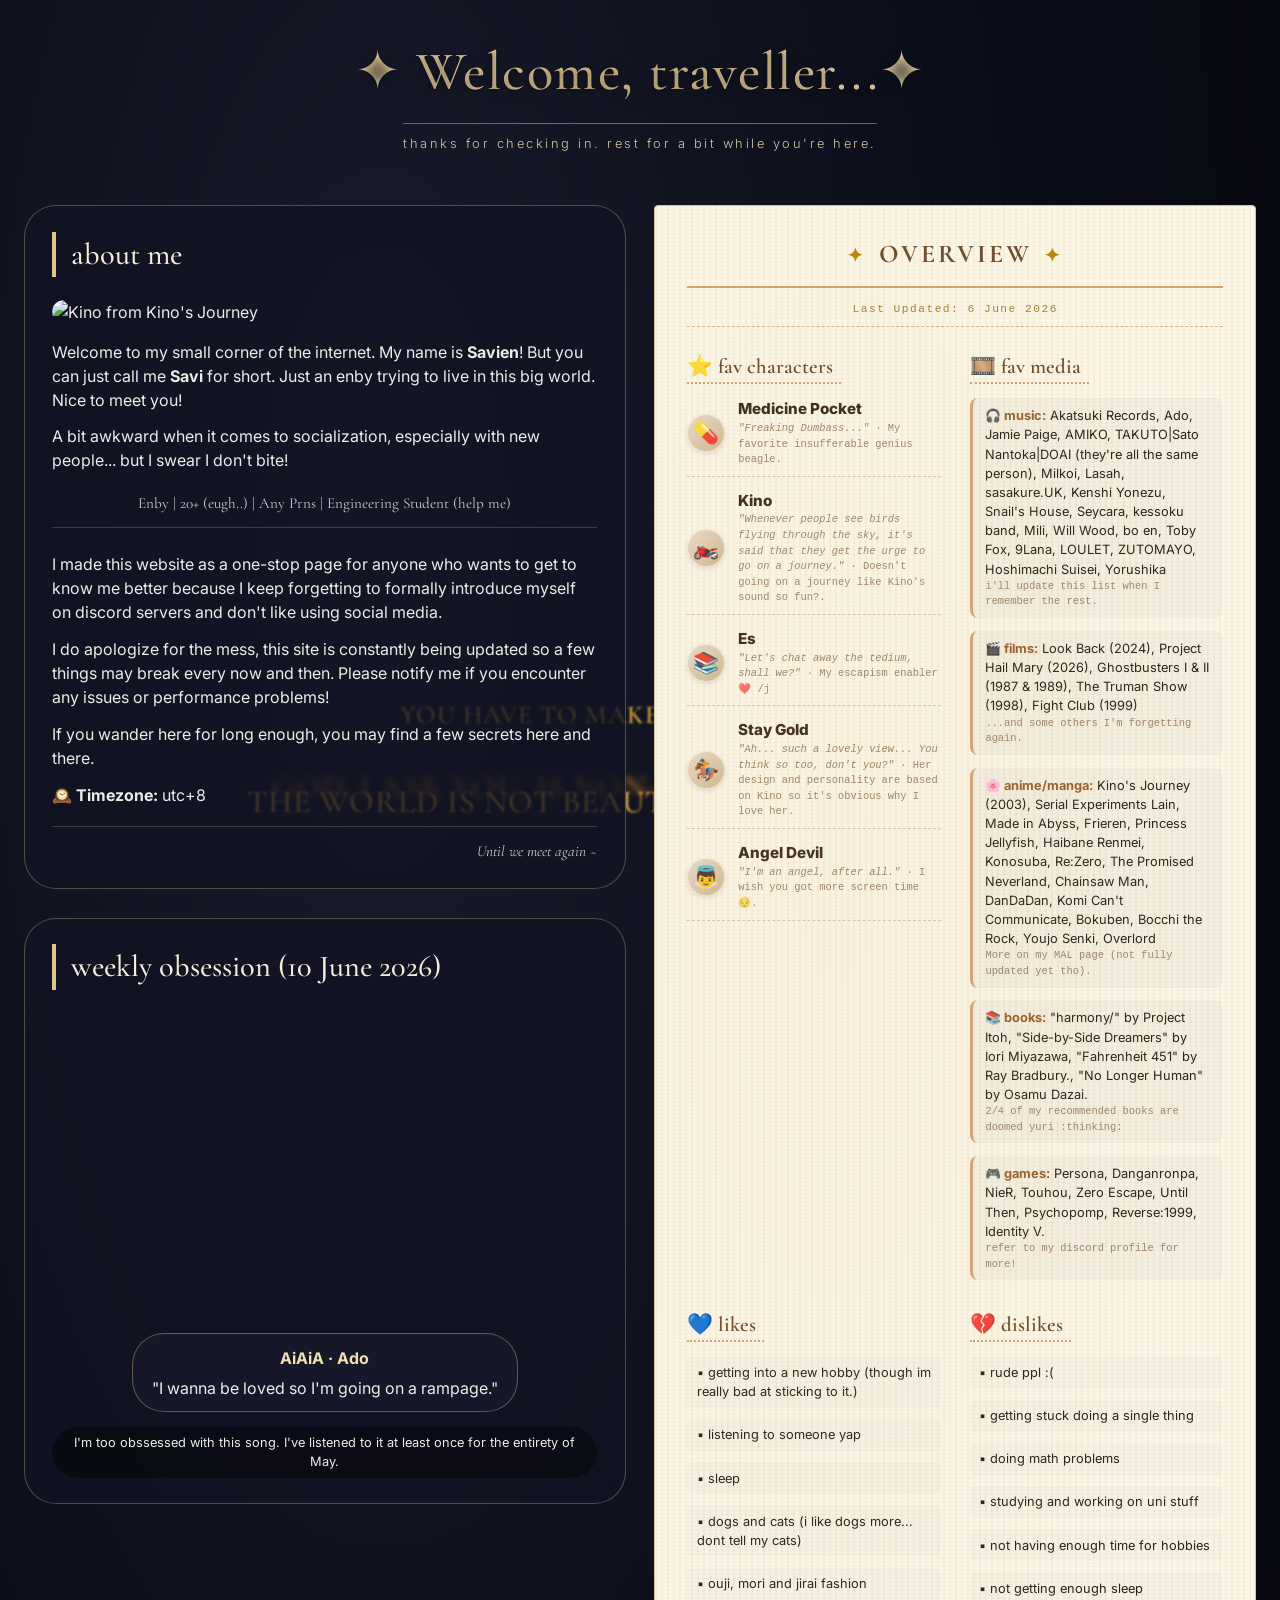
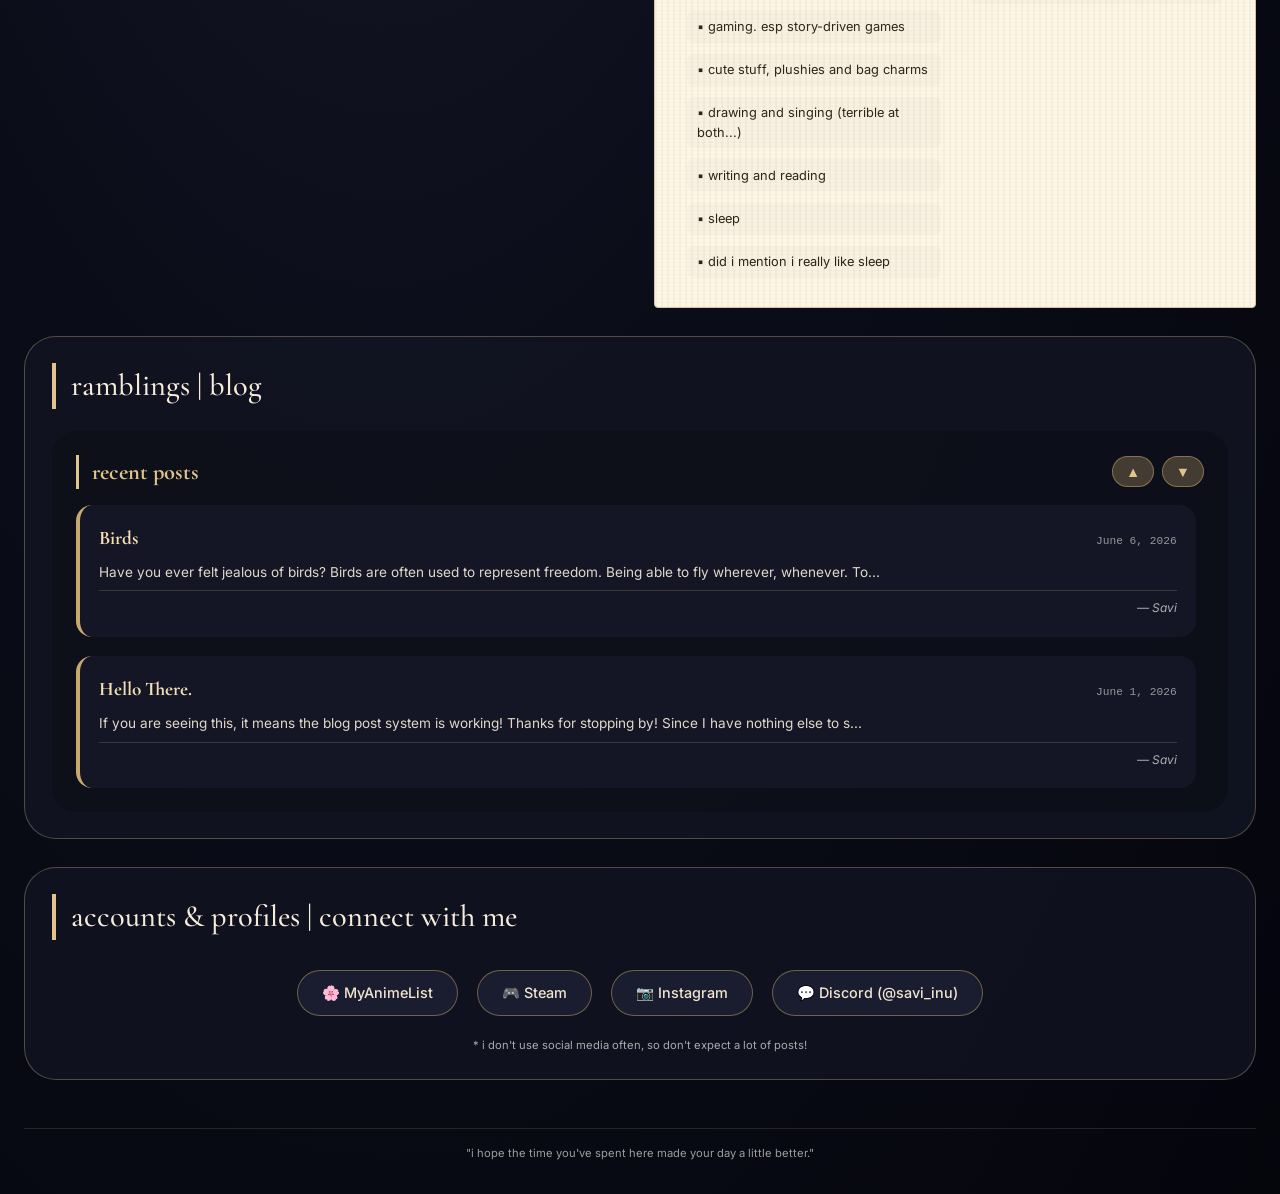
==== commit 80f5963a: "ver 1.07" ====
--- a/index.html
+++ b/index.html
@@ -47,16 +47,16 @@
 
       <!-- Current Obsession -->
       <article class="card">
-        <h2>weekly obsession (1 June 2026)</h2>
+        <h2>weekly obsession (10 June 2026)</h2>
         <div class="obsession-content">
           <div class="video-wrapper">
-            <iframe src="https://www.youtube.com/embed/pUH9vCsvq08?si=ldS6XKQaNLGgzvOW" title="Shun-ran by john / TOOBOE" frameborder="0" allow="accelerometer; autoplay; clipboard-write; encrypted-media; gyroscope; picture-in-picture; web-share" referrerpolicy="strict-origin-when-cross-origin" allowfullscreen loading="lazy"></iframe>
+            <iframe width="560" height="315" src="https://www.youtube.com/embed/_8CNByAq1n4?si=pyIS9jkaibV2y_bt" title="YouTube video player" frameborder="0" allow="accelerometer; autoplay; clipboard-write; encrypted-media; gyroscope; picture-in-picture; web-share" referrerpolicy="strict-origin-when-cross-origin" allowfullscreen></iframe>
           </div>
           <div class="obsession-highlight">
-            <strong>Shun-ran · john / TOOBOE</strong>
-            "They say that praying to be loved is a sin all it's own with a sweet scent."
-          </div>
-          <div class="obsession-footnote">My headcanon for what background vocal says in the beginning is "Stand by me - but never I'll go back."</div>
+            <strong>AiAiA · Ado</strong>
+            "I wanna be loved so I'm going on a rampage."
+          </div>
+          <div class="obsession-footnote">I'm too obssessed with this song. I've listened to it at least once for the entirety of May.</div>
         </div>
       </article>
     </div>
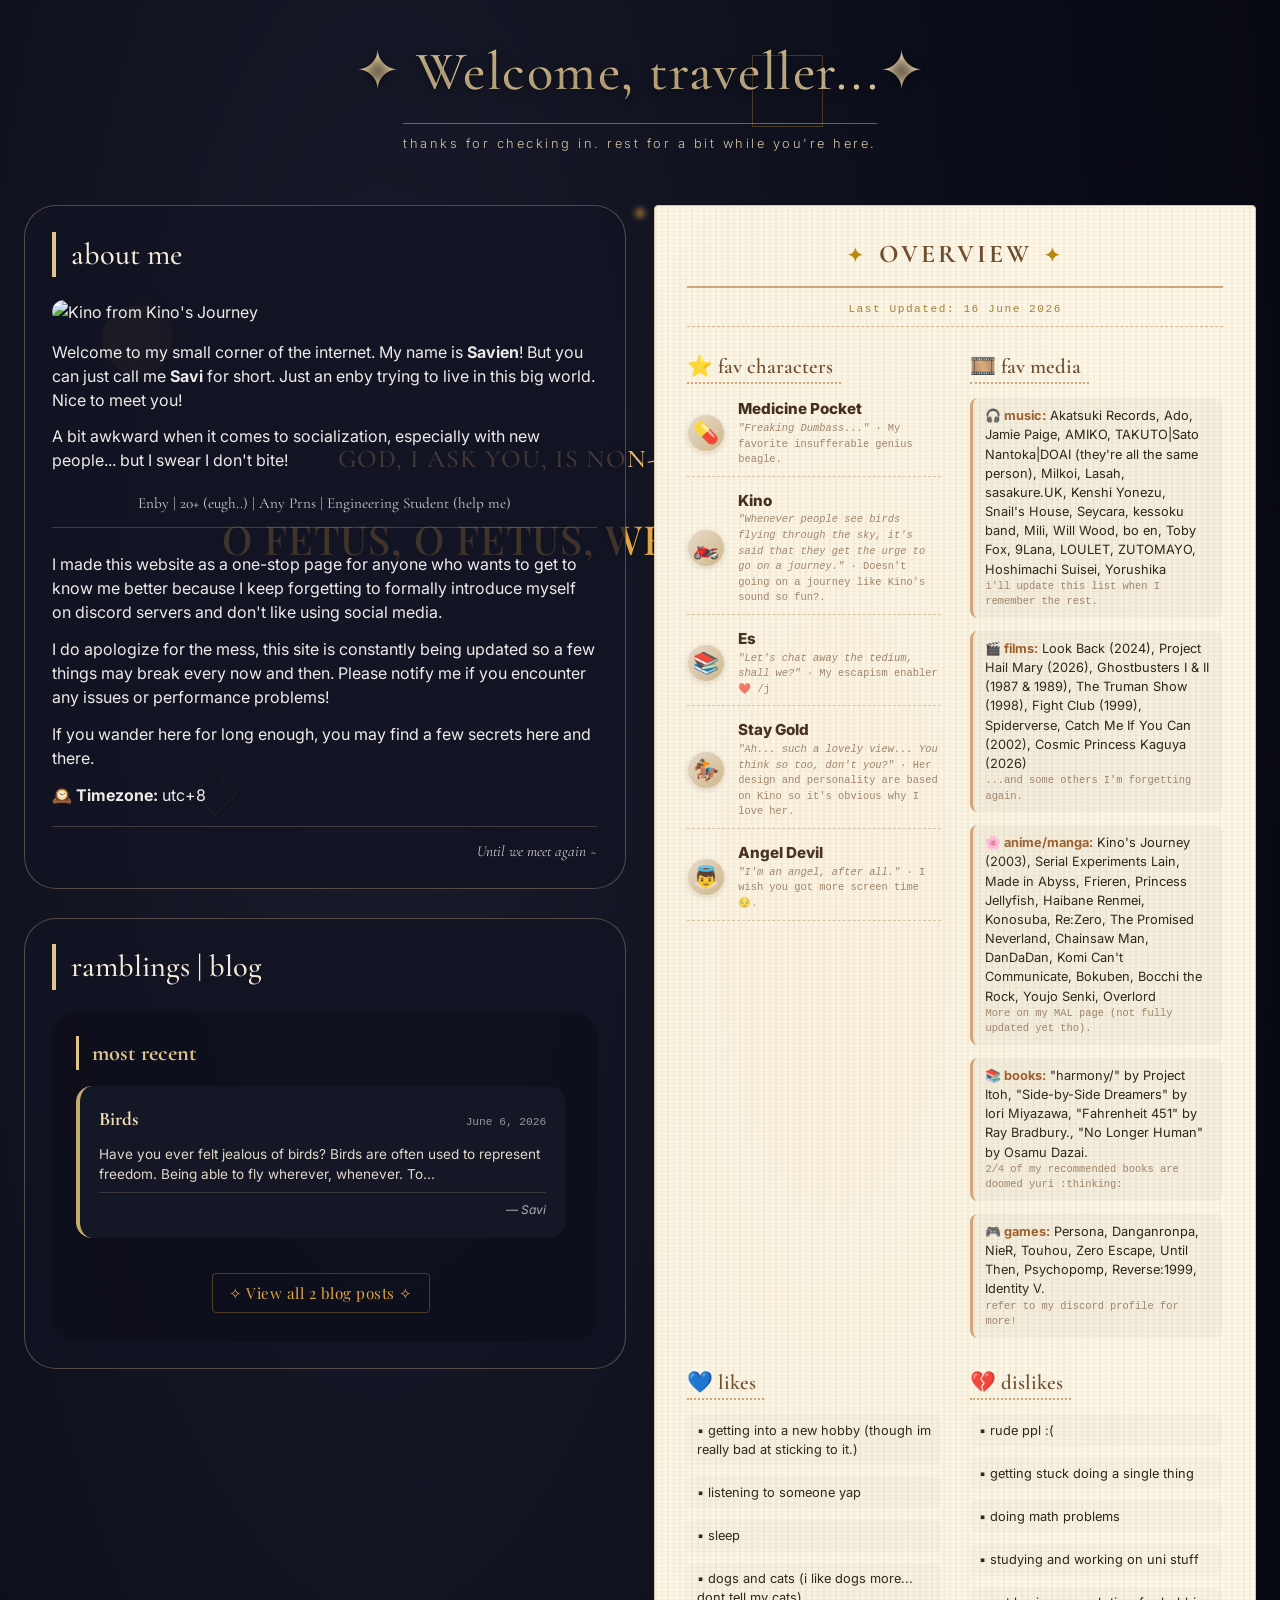
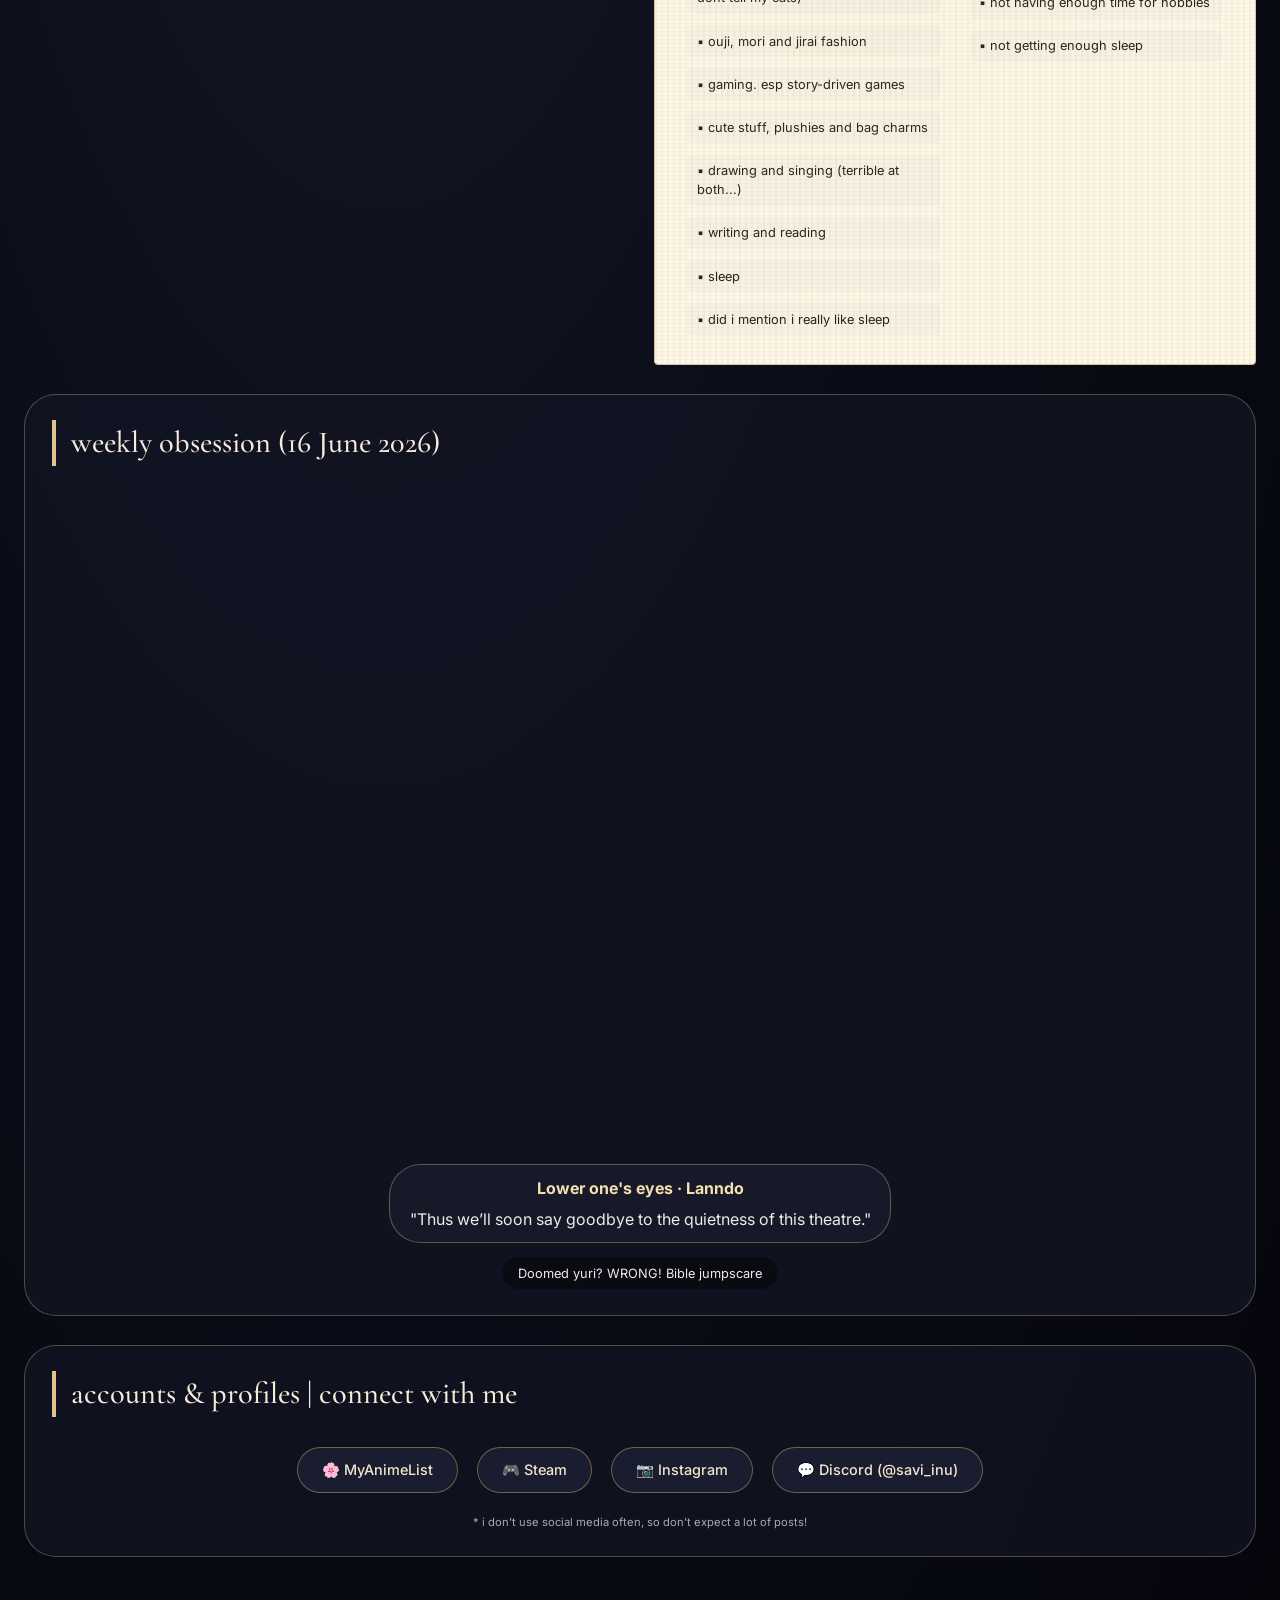
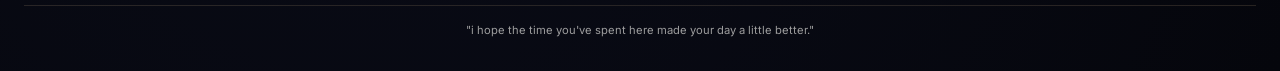
==== commit 46484973: "Ver 1.08 Re-ordered profile cards Added new Blog Post Page" ====
--- a/index.html
+++ b/index.html
@@ -42,30 +42,31 @@
           <p>If you wander here for long enough, you may find a few secrets here and there.</p>
           <p>🕰️ <strong>Timezone:</strong> utc+8</p>
           <div class="signature">Until we meet again ~</div>
+          </div>
+        </article>
+
+<!-- BLOG SECTION -->
+    <section class="card">
+      <h2>ramblings | blog</h2>
+      <div class="blog-container">
+        <div class="blog-feed">
+          <div class="blog-feed-header">
+            <h3>most recent</h3>
+            <div class="blog-nav-buttons">
+            </div>
+          </div>
+          <div id="blogPostsList" class="blog-posts-list">
+            <div class="empty-blog-message">✧ ...waiting for something to happen?</div>
+          </div>
         </div>
-      </article>
-
-      <!-- Current Obsession -->
-      <article class="card">
-        <h2>weekly obsession (10 June 2026)</h2>
-        <div class="obsession-content">
-          <div class="video-wrapper">
-            <iframe width="560" height="315" src="https://www.youtube.com/embed/_8CNByAq1n4?si=pyIS9jkaibV2y_bt" title="YouTube video player" frameborder="0" allow="accelerometer; autoplay; clipboard-write; encrypted-media; gyroscope; picture-in-picture; web-share" referrerpolicy="strict-origin-when-cross-origin" allowfullscreen></iframe>
-          </div>
-          <div class="obsession-highlight">
-            <strong>AiAiA · Ado</strong>
-            "I wanna be loved so I'm going on a rampage."
-          </div>
-          <div class="obsession-footnote">I'm too obssessed with this song. I've listened to it at least once for the entirety of May.</div>
-        </div>
-      </article>
+      </div>
     </div>
 
     <!-- RIGHT COLUMN: Paper Document -->
     <div class="right-col">
       <div class="paper-document">
         <div class="overview-header">OVERVIEW</div>
-        <div class="overview-subtitle">Last Updated: 6 June 2026</div>
+        <div class="overview-subtitle">Last Updated: 16 June 2026</div>
         
         <div class="paper-two-columns">
           <!-- Favorite Characters -->
@@ -117,7 +118,7 @@
               <div class="paper-media-entry"><strong>🎧 music:</strong> Akatsuki Records, Ado, Jamie Paige, AMIKO, TAKUTO|Sato Nantoka|DOAI (they're all the same person), Milkoi, Lasah, sasakure.UK, Kenshi Yonezu, Snail's House, Seycara, kessoku band, Mili, Will Wood, bo en, Toby Fox, 9Lana, LOULET, ZUTOMAYO, Hoshimachi Suisei, Yorushika
               <div class="paper-character-role"> i'll update this list when I remember the rest.</div>
               </div>
-              <div class="paper-media-entry"><strong>🎬 films:</strong> Look Back (2024), Project Hail Mary (2026), Ghostbusters I & II (1987 & 1989), The Truman Show (1998), Fight Club (1999)
+              <div class="paper-media-entry"><strong>🎬 films:</strong> Look Back (2024), Project Hail Mary (2026), Ghostbusters I & II (1987 & 1989), The Truman Show (1998), Fight Club (1999), Spiderverse, Catch Me If You Can (2002), Cosmic Princess Kaguya (2026)
                 <div class="paper-character-role">...and some others I'm forgetting again.</div>
               </div>
               <div class="paper-media-entry"><strong>🌸 anime/manga:</strong> Kino's Journey (2003), Serial Experiments Lain, Made in Abyss, Frieren, Princess Jellyfish, Haibane Renmei, Konosuba, Re:Zero, The Promised Neverland, Chainsaw Man, DanDaDan, Komi Can't Communicate, Bokuben, Bocchi the Rock, Youjo Senki, Overlord
@@ -167,23 +168,20 @@
       </div>
     </div>
 
-    <!-- BLOG SECTION (Full Width) -->
-    <section class="card full-width blog-section">
-      <h2>ramblings | blog</h2>
-      <div class="blog-container">
-        <div class="blog-feed">
-          <div class="blog-feed-header">
-            <h3>recent posts</h3>
-            <div class="blog-nav-buttons">
-              <button id="scrollBlogUp" class="blog-nav-btn" aria-label="Scroll up">▲</button>
-              <button id="scrollBlogDown" class="blog-nav-btn" aria-label="Scroll down">▼</button>
-            </div>
-          </div>
-          <div id="blogPostsList" class="blog-posts-list">
-            <div class="empty-blog-message">✧ fetching posts... please wait warmly~ ✧</div>
-          </div>
+     <!-- Current Obsession -->
+      <article class="card full-width blog-section">
+        <h2>weekly obsession (16 June 2026)</h2>
+        <div class="obsession-content">
+          <div class="video-wrapper">
+            <iframe width="560" height="315" src="https://www.youtube.com/embed/3sEptl-psU0?si=YFBqqLAa1yIUJhoR" title="YouTube video player" frameborder="0" allow="accelerometer; autoplay; clipboard-write; encrypted-media; gyroscope; picture-in-picture; web-share" referrerpolicy="strict-origin-when-cross-origin" allowfullscreen></iframe>
+          </div>
+          <div class="obsession-highlight">
+            <strong>Lower one's eyes · Lanndo</strong>
+            "Thus we’ll soon say goodbye to the quietness of this theatre."
+          </div>
+          <div class="obsession-footnote">Doomed yuri? WRONG! Bible jumpscare</div>
         </div>
-      </div>
+      </article>
     </section>
 
     <!-- SOCIAL LINKS -->
--- a/styles.css
+++ b/styles.css
@@ -802,6 +802,30 @@
   background: linear-gradient(90deg, transparent, #d4c5a5, transparent);
 }
 
+.view-all-posts {
+  text-align: center;
+  padding: 15px 0 5px 0;
+}
+
+.view-all-link {
+  color: #e3a543;
+  text-decoration: none;
+  font-size: 0.95em;
+  font-family: 'Playfair Display', serif;
+  letter-spacing: 0.5px;
+  transition: all 0.3s ease;
+  display: inline-block;
+  padding: 8px 16px;
+  border: 1px solid rgba(227, 165, 67, 0.3);
+  border-radius: 4px;
+}
+
+.view-all-link:hover {
+  background: rgba(227, 165, 67, 0.1);
+  border-color: #e3a543;
+  transform: scale(1.02);
+}
+
 /* ===== SOCIAL LINKS ===== */
 .full-width {
   grid-column: 1 / -1;
@@ -946,4 +970,5 @@
 
 .card, .paper-document, .blog-post {
   box-shadow: none !important;
-}+}
+
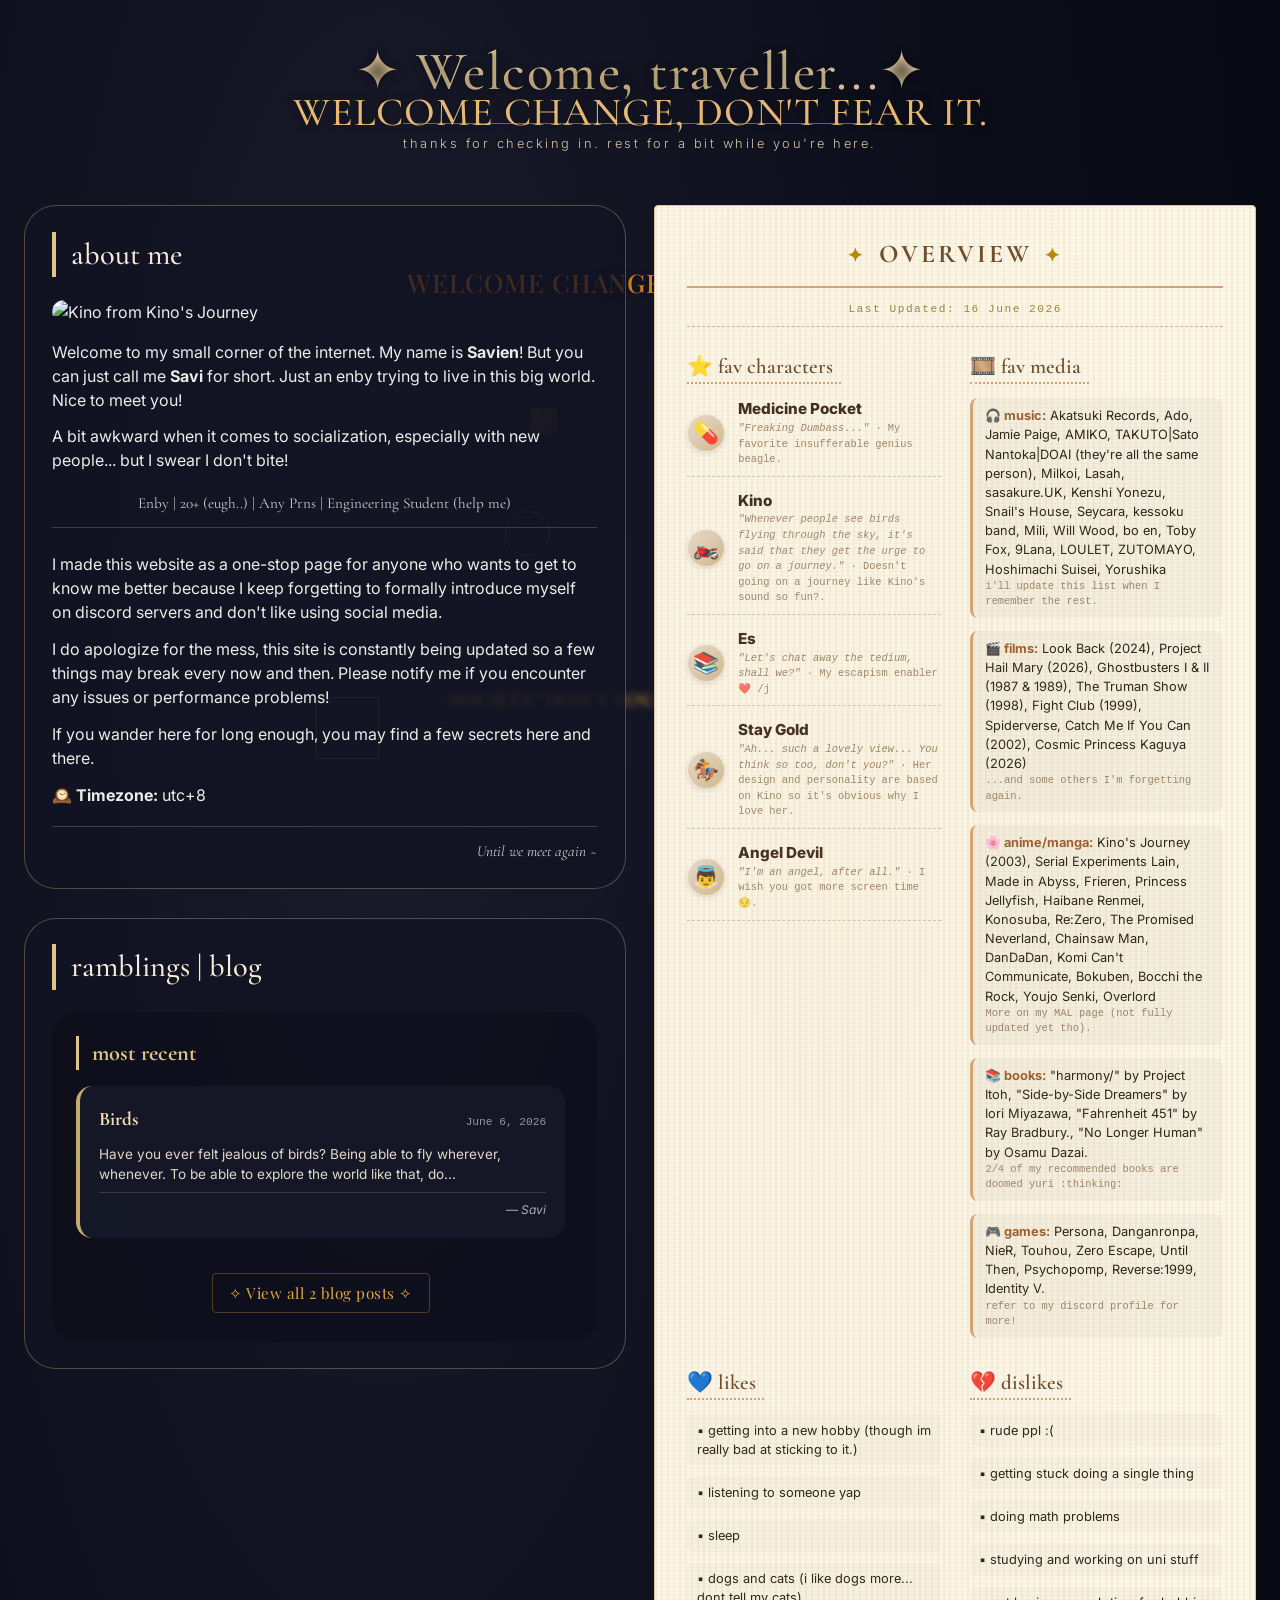
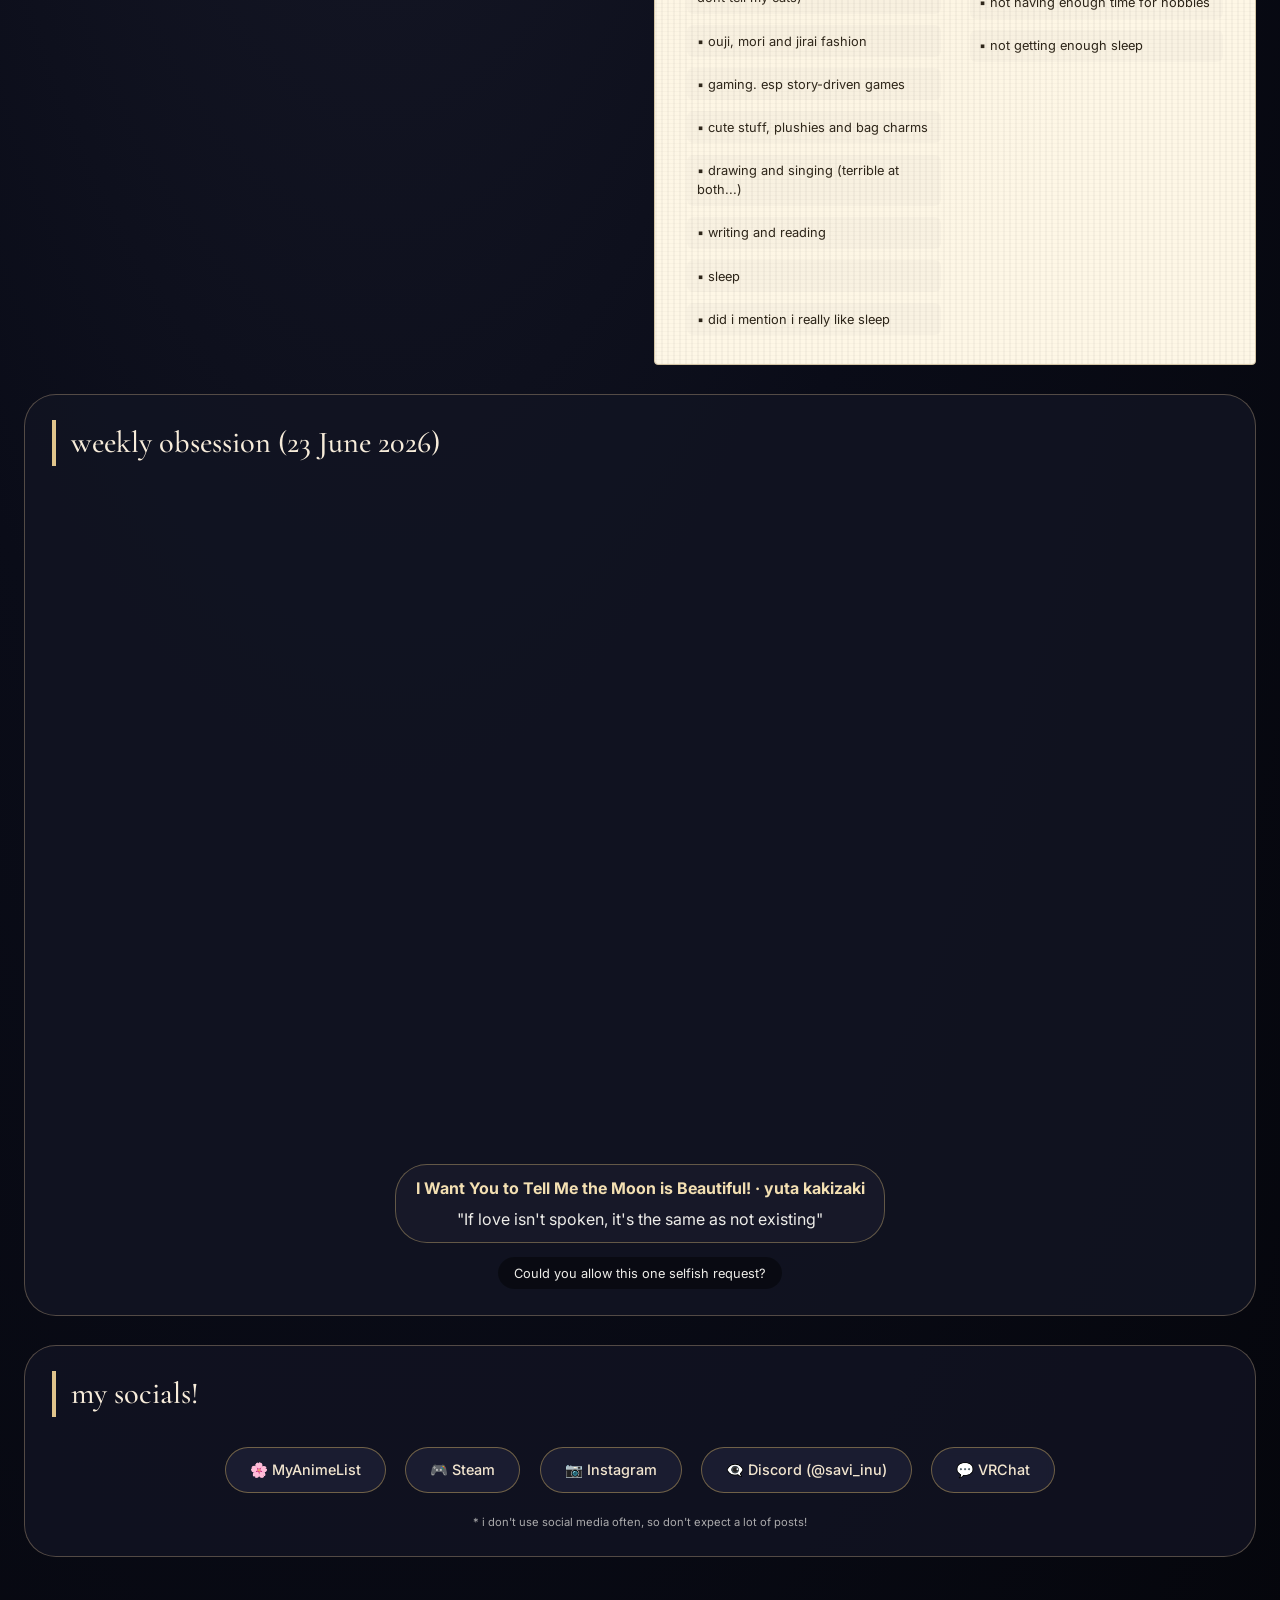
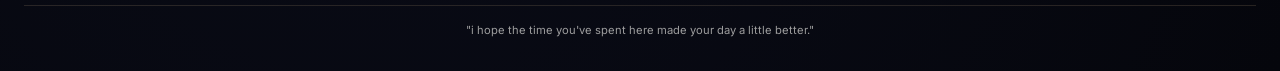
==== commit 9dde4ad4: "weekly obssession june 23" ====
--- a/index.html
+++ b/index.html
@@ -170,28 +170,29 @@
 
      <!-- Current Obsession -->
       <article class="card full-width blog-section">
-        <h2>weekly obsession (16 June 2026)</h2>
+        <h2>weekly obsession (23 June 2026)</h2>
         <div class="obsession-content">
           <div class="video-wrapper">
-            <iframe width="560" height="315" src="https://www.youtube.com/embed/3sEptl-psU0?si=YFBqqLAa1yIUJhoR" title="YouTube video player" frameborder="0" allow="accelerometer; autoplay; clipboard-write; encrypted-media; gyroscope; picture-in-picture; web-share" referrerpolicy="strict-origin-when-cross-origin" allowfullscreen></iframe>
+            <iframe width="560" height="315" src="https://www.youtube.com/embed/jorNAdLoRGg?si=e-frwE6RoAlAopwr" title="YouTube video player" frameborder="0" allow="accelerometer; autoplay; clipboard-write; encrypted-media; gyroscope; picture-in-picture; web-share" referrerpolicy="strict-origin-when-cross-origin" allowfullscreen></iframe>
           </div>
           <div class="obsession-highlight">
-            <strong>Lower one's eyes · Lanndo</strong>
-            "Thus we’ll soon say goodbye to the quietness of this theatre."
-          </div>
-          <div class="obsession-footnote">Doomed yuri? WRONG! Bible jumpscare</div>
+            <strong>I Want You to Tell Me the Moon is Beautiful! · yuta kakizaki</strong>
+            "If love isn't spoken, it's the same as not existing"
+          </div>
+          <div class="obsession-footnote">Could you allow this one selfish request?</div>
         </div>
       </article>
     </section>
 
     <!-- SOCIAL LINKS -->
     <section class="card full-width">
-      <h2>accounts & profiles | connect with me</h2>
+      <h2>my socials!</h2>
       <div class="social-links">
         <a href="https://myanimelist.net/profile/SavienInu" class="social-btn" target="_blank" rel="noopener noreferrer">🌸 MyAnimeList</a>
         <a href="https://steamcommunity.com/profiles/76561198808270529/" class="social-btn" target="_blank" rel="noopener noreferrer">🎮 Steam</a>
         <a href="https://www.instagram.com/savieninu/" class="social-btn" target="_blank" rel="noopener noreferrer">📷 Instagram</a>
-        <a href="#" class="social-btn" target="_blank" rel="noopener noreferrer">💬 Discord (@savi_inu)</a>
+        <a href="#" class="social-btn" target="_blank" rel="noopener noreferrer">👁️‍🗨️ Discord (@savi_inu)</a>
+        <a href="https://vrchat.com/home/user/usr_3d966363-2327-44dd-81ba-7b7d73fd3900" class="social-btn" target="_blank" rel="noopener noreferrer">💬 VRChat</a>
       </div>
       <div class="social-note">* i don't use social media often, so don't expect a lot of posts!</div>
     </section>
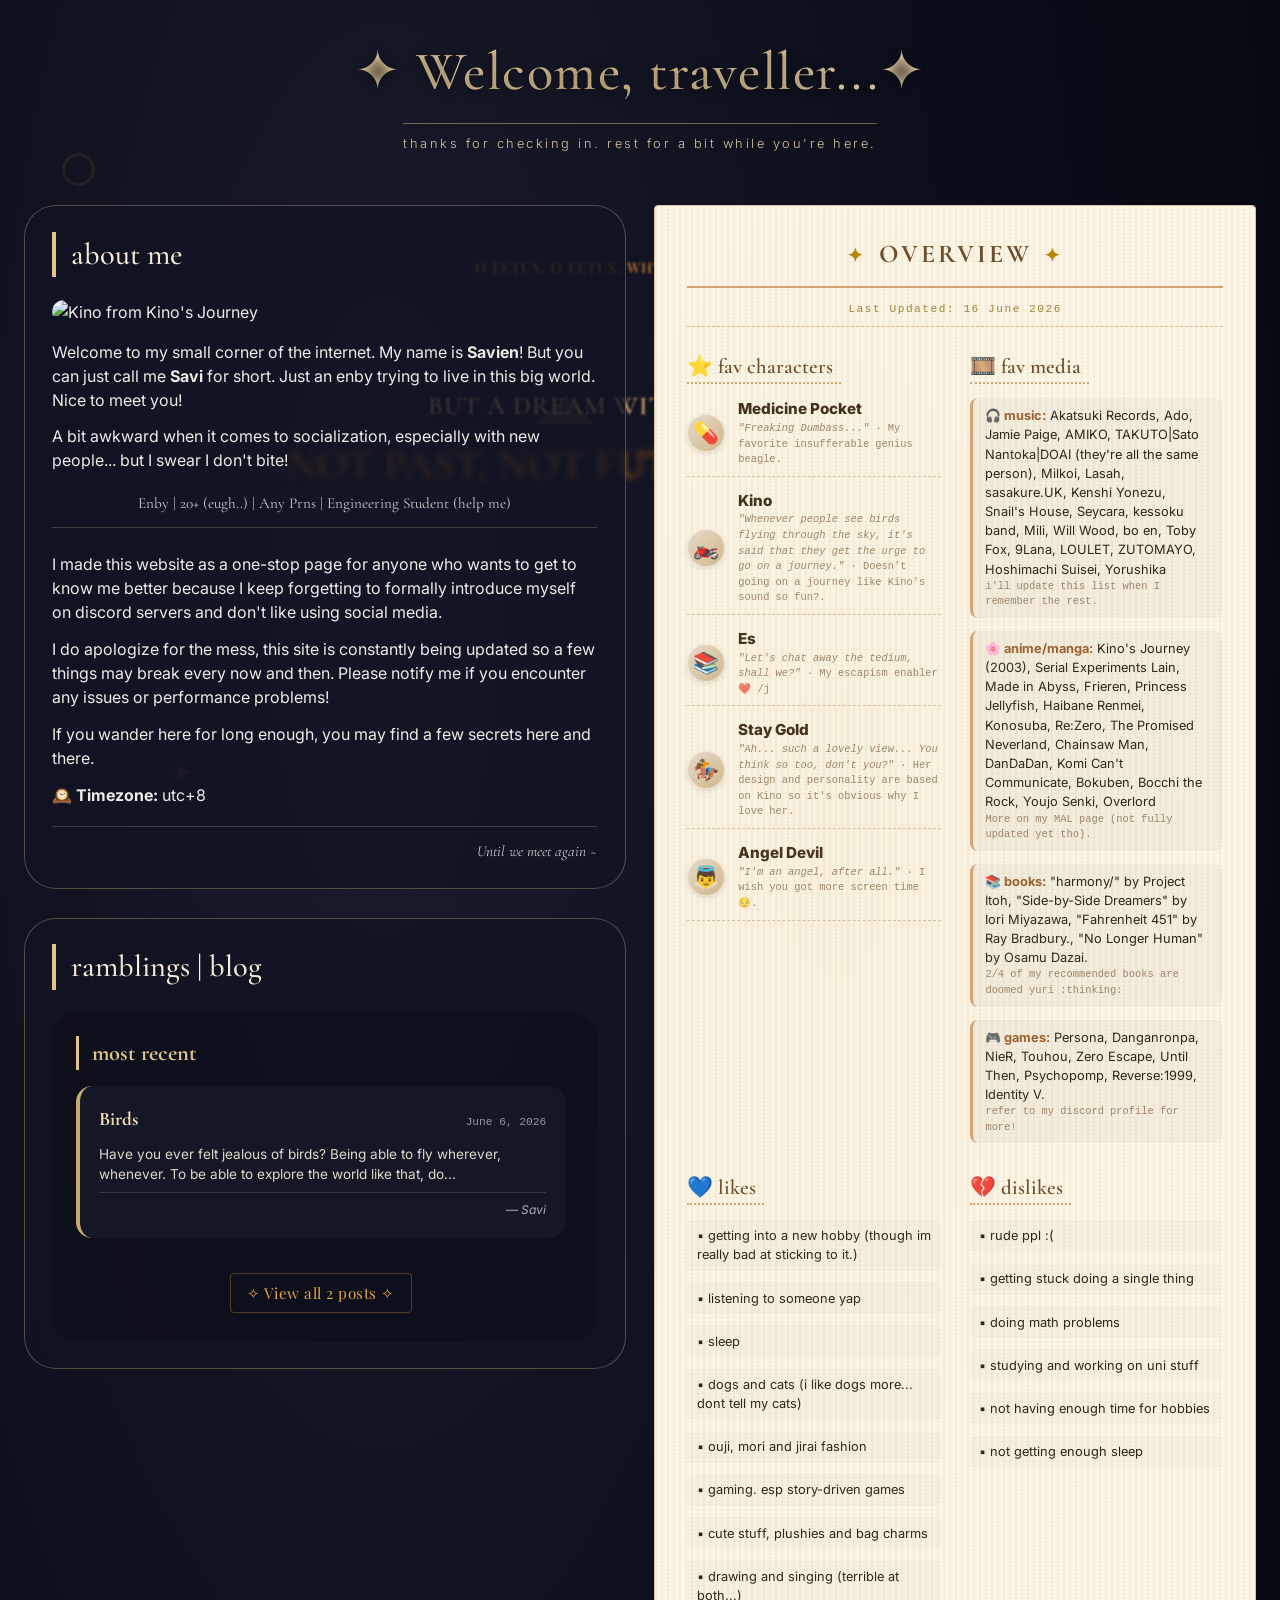
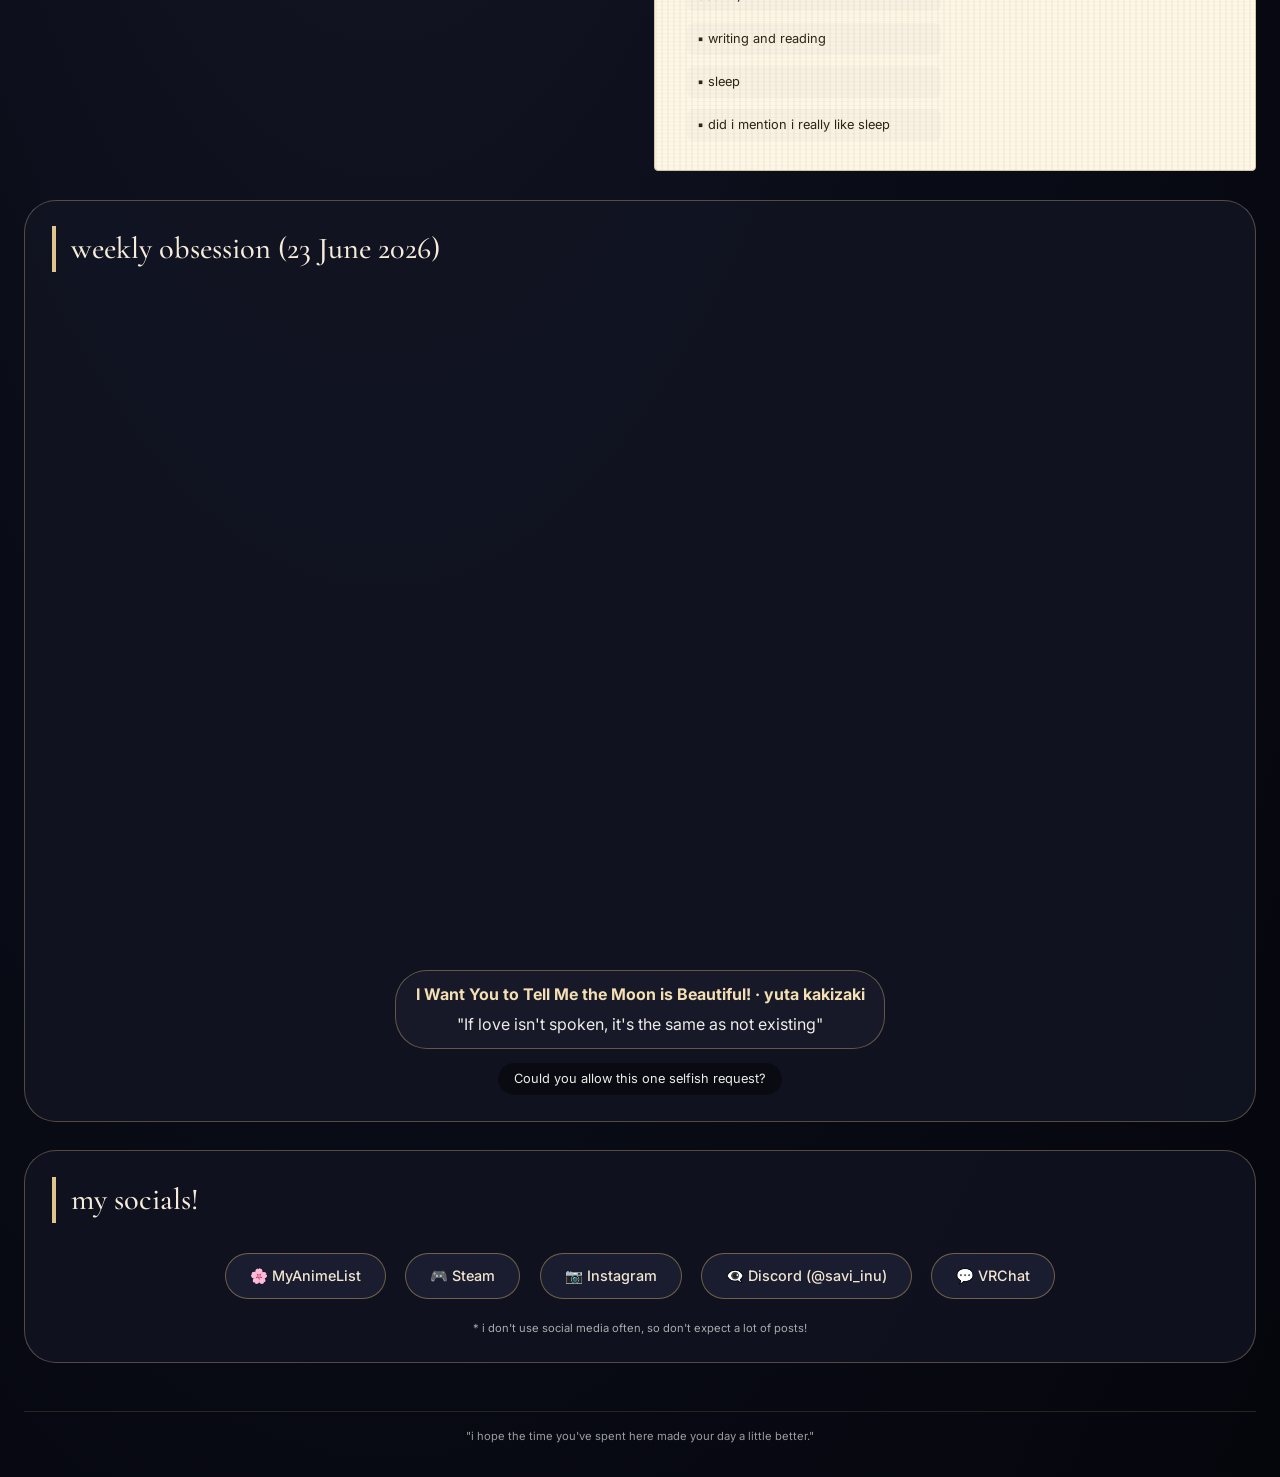
==== commit a5d5dfed: "removed movies section it was kinda useless" ====
--- a/index.html
+++ b/index.html
@@ -118,9 +118,9 @@
               <div class="paper-media-entry"><strong>🎧 music:</strong> Akatsuki Records, Ado, Jamie Paige, AMIKO, TAKUTO|Sato Nantoka|DOAI (they're all the same person), Milkoi, Lasah, sasakure.UK, Kenshi Yonezu, Snail's House, Seycara, kessoku band, Mili, Will Wood, bo en, Toby Fox, 9Lana, LOULET, ZUTOMAYO, Hoshimachi Suisei, Yorushika
               <div class="paper-character-role"> i'll update this list when I remember the rest.</div>
               </div>
-              <div class="paper-media-entry"><strong>🎬 films:</strong> Look Back (2024), Project Hail Mary (2026), Ghostbusters I & II (1987 & 1989), The Truman Show (1998), Fight Club (1999), Spiderverse, Catch Me If You Can (2002), Cosmic Princess Kaguya (2026)
+              <!-- <div class="paper-media-entry"><strong>🎬 films:</strong> Look Back (2024), Project Hail Mary (2026), Ghostbusters I & II (1987 & 1989), The Truman Show (1998), Fight Club (1999), Spiderverse, Catch Me If You Can (2002), Cosmic Princess Kaguya (2026)
                 <div class="paper-character-role">...and some others I'm forgetting again.</div>
-              </div>
+              </div> -->
               <div class="paper-media-entry"><strong>🌸 anime/manga:</strong> Kino's Journey (2003), Serial Experiments Lain, Made in Abyss, Frieren, Princess Jellyfish, Haibane Renmei, Konosuba, Re:Zero, The Promised Neverland, Chainsaw Man, DanDaDan, Komi Can't Communicate, Bokuben, Bocchi the Rock, Youjo Senki, Overlord
                 <div class="paper-character-role">More on my MAL page (not fully updated yet tho).</div>
               </div>
--- a/styles.css
+++ b/styles.css
@@ -970,5 +970,4 @@
 
 .card, .paper-document, .blog-post {
   box-shadow: none !important;
-}
-
+}
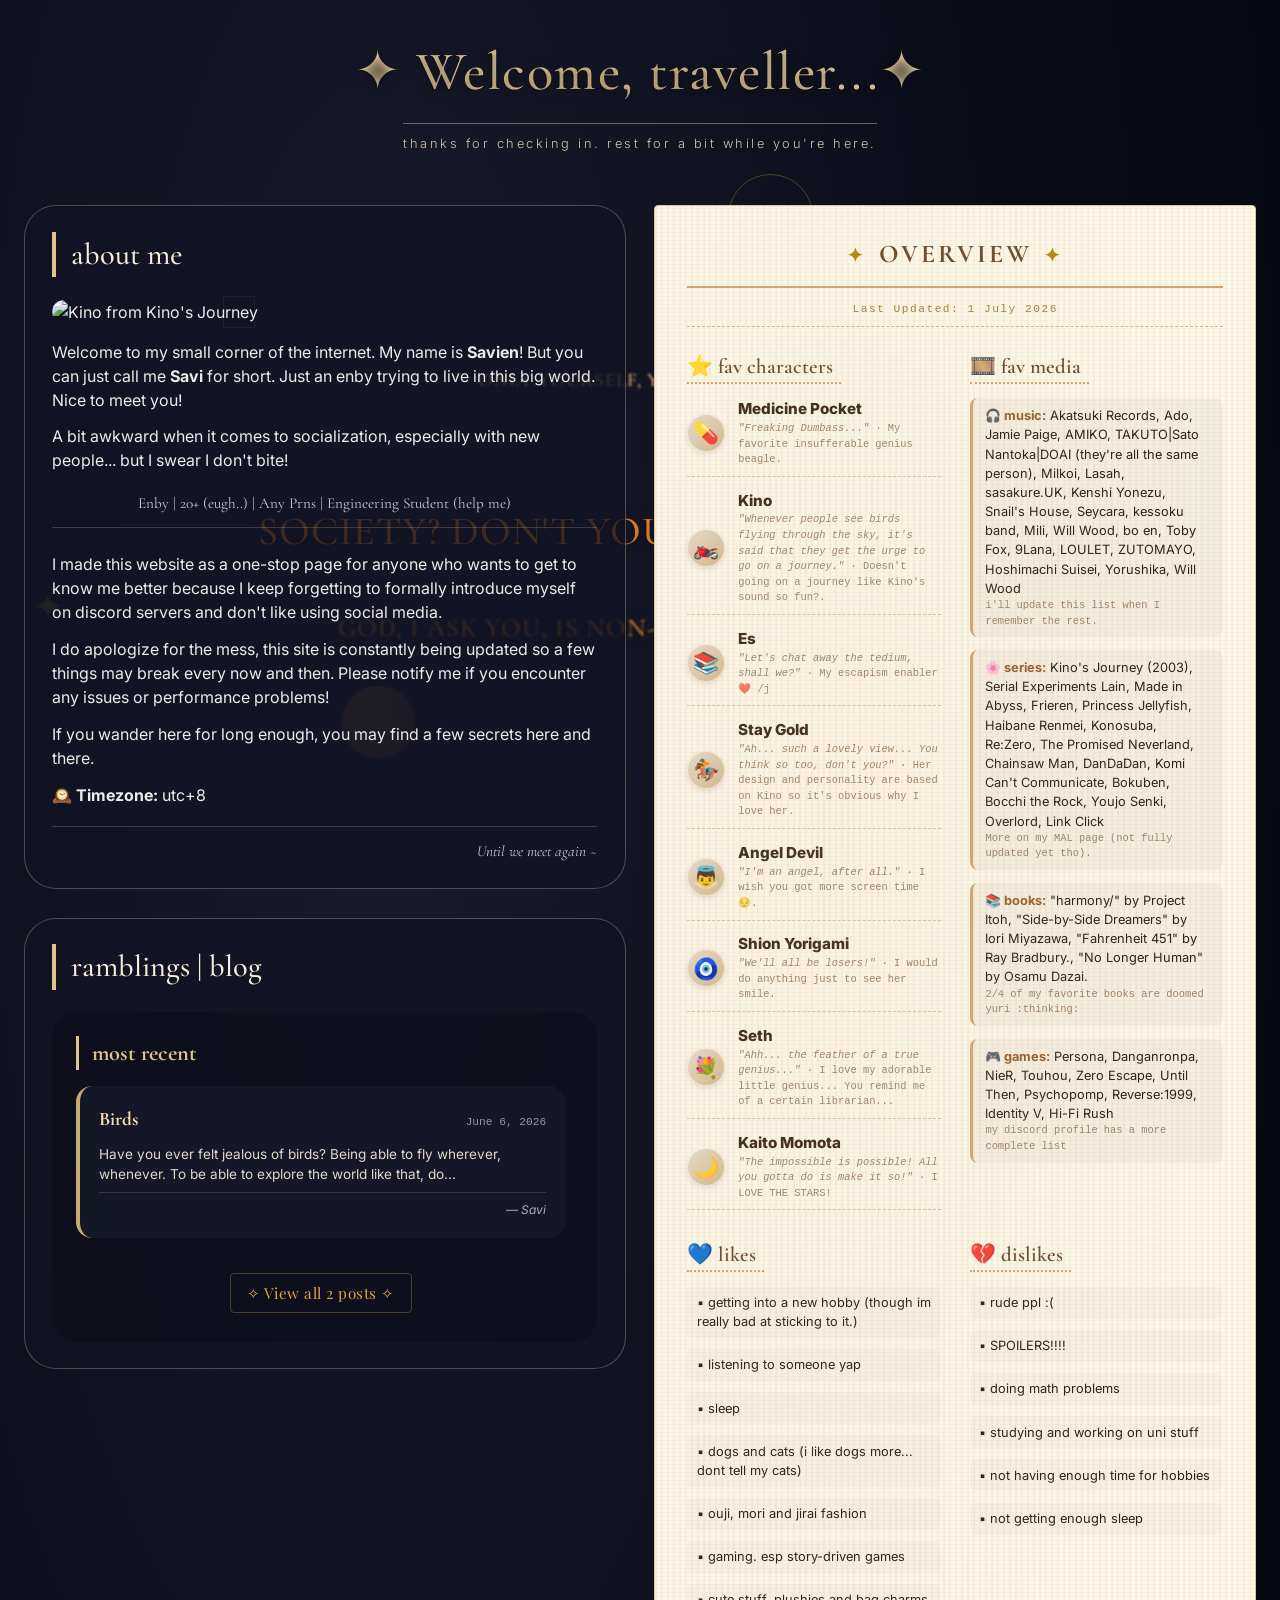
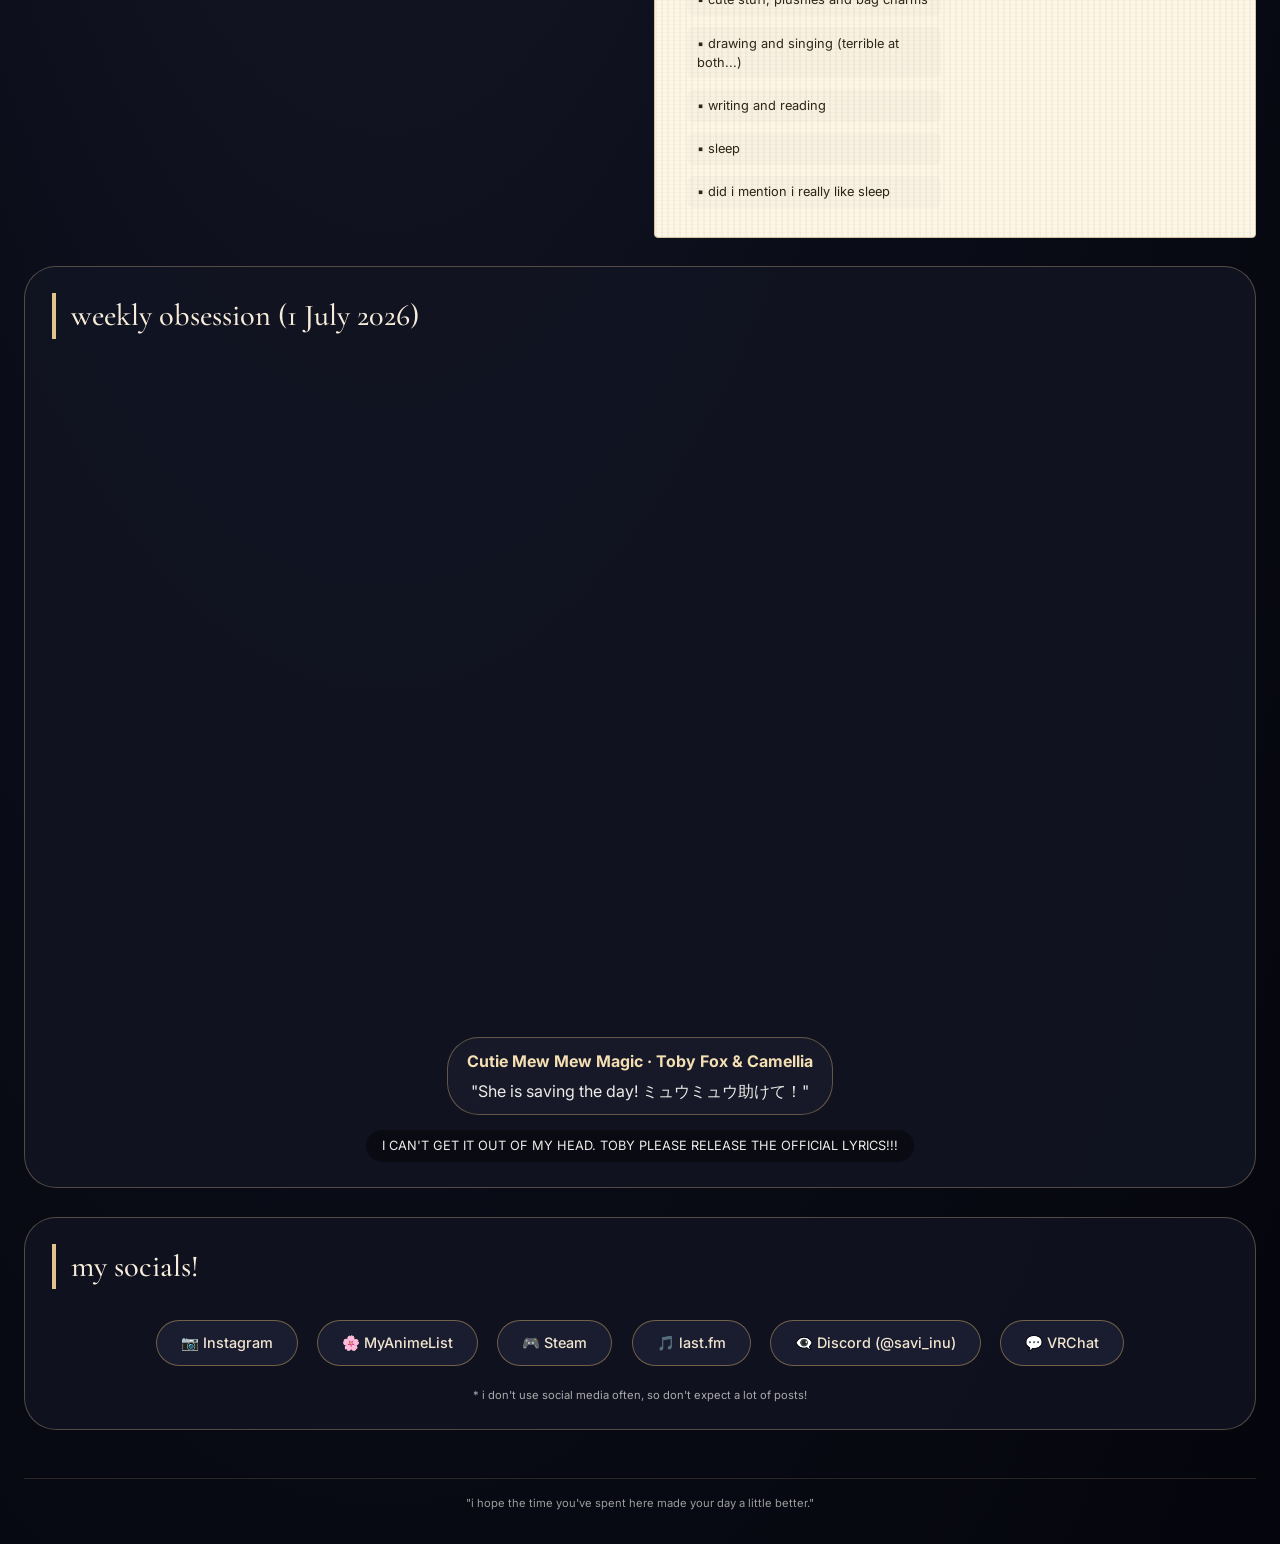
==== commit cc0c4c03: "ver 1.09 updated fav characters. and added new last.fm link in socials." ====
--- a/index.html
+++ b/index.html
@@ -66,7 +66,7 @@
     <div class="right-col">
       <div class="paper-document">
         <div class="overview-header">OVERVIEW</div>
-        <div class="overview-subtitle">Last Updated: 16 June 2026</div>
+        <div class="overview-subtitle">Last Updated: 1 July 2026</div>
         
         <div class="paper-two-columns">
           <!-- Favorite Characters -->
@@ -108,6 +108,27 @@
                   <div class="paper-character-role"><i>"I'm an angel, after all."</i> · I wish you got more screen time 😔.</div>
                 </div>
               </div>
+              <div class="paper-character-item">
+                <div class="paper-avatar">🧿</div>
+                <div class="paper-character-info">
+                  <div class="paper-character-name"><a href="https://youtu.be/fMhxS3YMtwY?si=XVnhG9OaHifez0Vq" target="_blank" rel="noopener noreferrer">Shion Yorigami</a></div>
+                  <div class="paper-character-role"><i>"We'll all be losers!"</i> · I would do anything just to see her smile.</div>
+                </div>
+              </div>
+              <div class="paper-character-item">
+                <div class="paper-avatar">💐</div>
+                <div class="paper-character-info">
+                  <div class="paper-character-name"><a href="https://youtube.com/shorts/rP60yBhVUj4?si=xH2RNuEcat4FvBrS" target="_blank" rel="noopener noreferrer">Seth</a></div>
+                  <div class="paper-character-role"><i>"Ahh... the feather of a true genius..."</i> · I love my adorable little genius... You remind me of a certain librarian...</div>
+                </div>
+              </div>
+              <div class="paper-character-item">
+                <div class="paper-avatar">🌙</div>
+                <div class="paper-character-info">
+                  <div class="paper-character-name"><a href="https://youtu.be/--850g1YNyY?si=VKNpx8LOioZmduQV" target="_blank" rel="noopener noreferrer">Kaito Momota</a></div>
+                  <div class="paper-character-role"><i>"The impossible is possible! All you gotta do is make it so!"</i> · I LOVE THE STARS!</div>
+                </div>
+              </div>
             </div>
           </div>
 
@@ -115,20 +136,22 @@
           <div class="paper-section">
             <h3>🎞️ fav media</h3>
             <div class="paper-media-list">
-              <div class="paper-media-entry"><strong>🎧 music:</strong> Akatsuki Records, Ado, Jamie Paige, AMIKO, TAKUTO|Sato Nantoka|DOAI (they're all the same person), Milkoi, Lasah, sasakure.UK, Kenshi Yonezu, Snail's House, Seycara, kessoku band, Mili, Will Wood, bo en, Toby Fox, 9Lana, LOULET, ZUTOMAYO, Hoshimachi Suisei, Yorushika
+              <div class="paper-media-entry"><strong>🎧 music:</strong> Akatsuki Records, Ado, Jamie Paige, AMIKO, TAKUTO|Sato Nantoka|DOAI (they're all the same person), Milkoi, Lasah, sasakure.UK, Kenshi Yonezu, Snail's House, Seycara, kessoku band, Mili, Will Wood, bo en, Toby Fox, 9Lana, LOULET, ZUTOMAYO, Hoshimachi Suisei, Yorushika, Will Wood
               <div class="paper-character-role"> i'll update this list when I remember the rest.</div>
               </div>
               <!-- <div class="paper-media-entry"><strong>🎬 films:</strong> Look Back (2024), Project Hail Mary (2026), Ghostbusters I & II (1987 & 1989), The Truman Show (1998), Fight Club (1999), Spiderverse, Catch Me If You Can (2002), Cosmic Princess Kaguya (2026)
                 <div class="paper-character-role">...and some others I'm forgetting again.</div>
+
+                if you see this section. i kinda removed it cuz tbh it's kinda redundant
               </div> -->
-              <div class="paper-media-entry"><strong>🌸 anime/manga:</strong> Kino's Journey (2003), Serial Experiments Lain, Made in Abyss, Frieren, Princess Jellyfish, Haibane Renmei, Konosuba, Re:Zero, The Promised Neverland, Chainsaw Man, DanDaDan, Komi Can't Communicate, Bokuben, Bocchi the Rock, Youjo Senki, Overlord
+              <div class="paper-media-entry"><strong>🌸 series:</strong> Kino's Journey (2003), Serial Experiments Lain, Made in Abyss, Frieren, Princess Jellyfish, Haibane Renmei, Konosuba, Re:Zero, The Promised Neverland, Chainsaw Man, DanDaDan, Komi Can't Communicate, Bokuben, Bocchi the Rock, Youjo Senki, Overlord, Link Click
                 <div class="paper-character-role">More on my MAL page (not fully updated yet tho).</div>
               </div>
               <div class="paper-media-entry"><strong>📚 books:</strong> "harmony/" by Project Itoh, "Side-by-Side Dreamers" by Iori Miyazawa, "Fahrenheit 451" by Ray Bradbury., "No Longer Human" by Osamu Dazai.
-              <div class="paper-character-role">2/4 of my recommended books are doomed yuri :thinking:</div>
-              </div>
-              <div class="paper-media-entry"><strong>🎮 games:</strong> Persona, Danganronpa, NieR, Touhou, Zero Escape, Until Then, Psychopomp, Reverse:1999, Identity V.
-              <div class="paper-character-role">refer to my discord profile for more!</div>
+              <div class="paper-character-role">2/4 of my favorite books are doomed yuri :thinking:</div>
+              </div>
+              <div class="paper-media-entry"><strong>🎮 games:</strong> Persona, Danganronpa, NieR, Touhou, Zero Escape, Until Then, Psychopomp, Reverse:1999, Identity V, Hi-Fi Rush
+              <div class="paper-character-role">my discord profile has a more complete list</div>
               </div>
               
             </div>
@@ -157,7 +180,7 @@
             <h3>💔 dislikes</h3>
             <div class="paper-dislikes-list">
               <div class="paper-list-item">▪️ rude ppl :(</div>
-              <div class="paper-list-item">▪️ getting stuck doing a single thing</div>
+              <div class="paper-list-item">▪️ SPOILERS!!!!</div>
               <div class="paper-list-item">▪️ doing math problems</div>
               <div class="paper-list-item">▪️ studying and working on uni stuff</div>
               <div class="paper-list-item">▪️ not having enough time for hobbies</div>
@@ -170,16 +193,16 @@
 
      <!-- Current Obsession -->
       <article class="card full-width blog-section">
-        <h2>weekly obsession (23 June 2026)</h2>
+        <h2>weekly obsession (1 July 2026)</h2>
         <div class="obsession-content">
           <div class="video-wrapper">
-            <iframe width="560" height="315" src="https://www.youtube.com/embed/jorNAdLoRGg?si=e-frwE6RoAlAopwr" title="YouTube video player" frameborder="0" allow="accelerometer; autoplay; clipboard-write; encrypted-media; gyroscope; picture-in-picture; web-share" referrerpolicy="strict-origin-when-cross-origin" allowfullscreen></iframe>
+            <iframe width="560" height="315" src="https://www.youtube.com/embed/tlFnfEWZCtQ?si=f8vzNna9VmaU7QKE" title="YouTube video player" frameborder="0" allow="accelerometer; autoplay; clipboard-write; encrypted-media; gyroscope; picture-in-picture; web-share" referrerpolicy="strict-origin-when-cross-origin" allowfullscreen></iframe>
           </div>
           <div class="obsession-highlight">
-            <strong>I Want You to Tell Me the Moon is Beautiful! · yuta kakizaki</strong>
-            "If love isn't spoken, it's the same as not existing"
-          </div>
-          <div class="obsession-footnote">Could you allow this one selfish request?</div>
+            <strong>Cutie Mew Mew Magic · Toby Fox & Camellia</strong>
+            "She is saving the day! ミュウミュウ助けて！"
+          </div>
+          <div class="obsession-footnote">I CAN'T GET IT OUT OF MY HEAD. TOBY PLEASE RELEASE THE OFFICIAL LYRICS!!!</div>
         </div>
       </article>
     </section>
@@ -188,9 +211,10 @@
     <section class="card full-width">
       <h2>my socials!</h2>
       <div class="social-links">
+        <a href="https://www.instagram.com/savieninu/" class="social-btn" target="_blank" rel="noopener noreferrer">📷 Instagram</a>
         <a href="https://myanimelist.net/profile/SavienInu" class="social-btn" target="_blank" rel="noopener noreferrer">🌸 MyAnimeList</a>
         <a href="https://steamcommunity.com/profiles/76561198808270529/" class="social-btn" target="_blank" rel="noopener noreferrer">🎮 Steam</a>
-        <a href="https://www.instagram.com/savieninu/" class="social-btn" target="_blank" rel="noopener noreferrer">📷 Instagram</a>
+        <a href="https://www.last.fm/user/SavienInu" class="social-btn" target="_blank" rel="noopener noreferrer">🎵 last.fm</a>
         <a href="#" class="social-btn" target="_blank" rel="noopener noreferrer">👁️‍🗨️ Discord (@savi_inu)</a>
         <a href="https://vrchat.com/home/user/usr_3d966363-2327-44dd-81ba-7b7d73fd3900" class="social-btn" target="_blank" rel="noopener noreferrer">💬 VRChat</a>
       </div>
